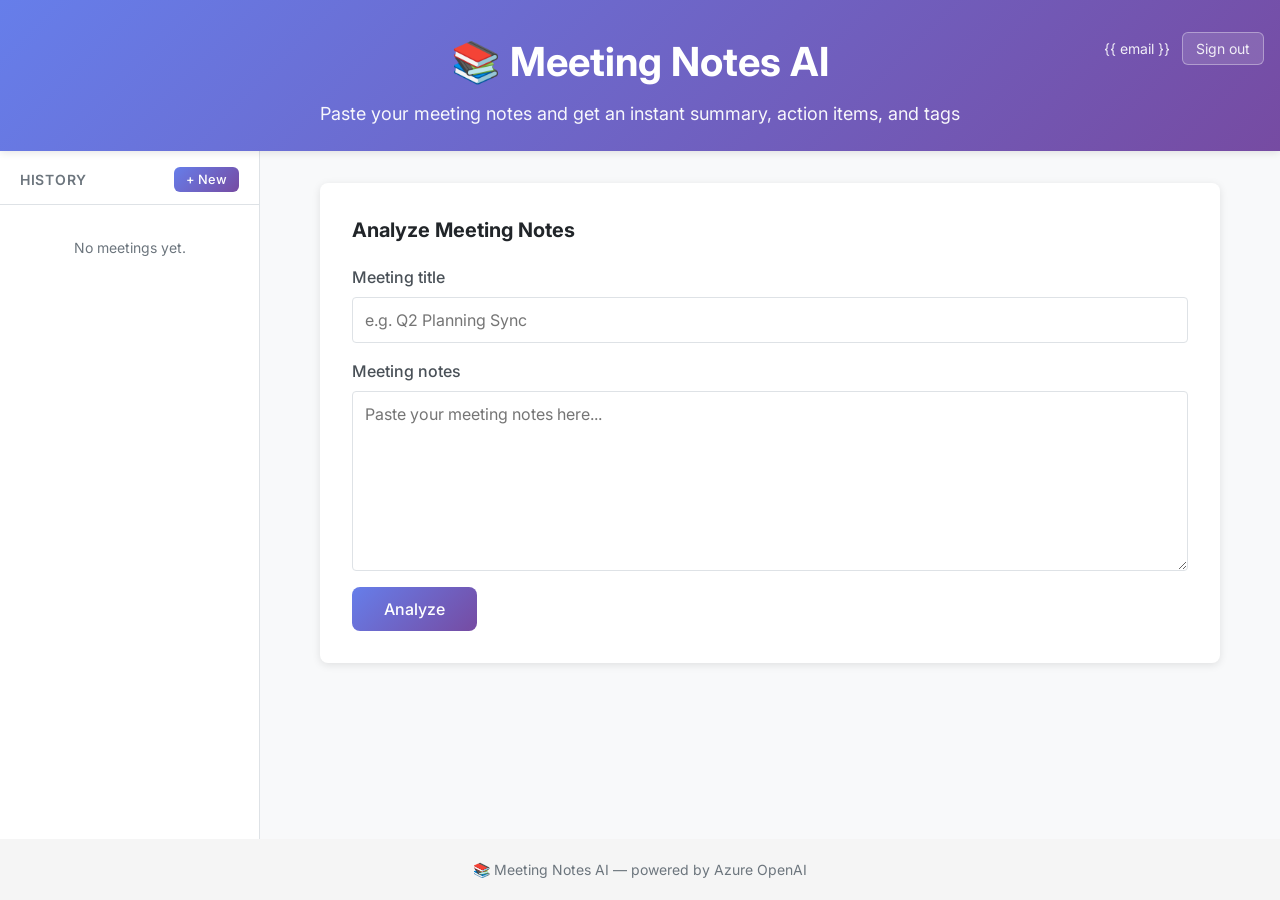
==== pages/index.html @ 1230f6ca "add meetings view" ====
<!DOCTYPE html>
<html lang="en">
<head>
  <meta charset="UTF-8" />
  <meta name="viewport" content="width=device-width, initial-scale=1.0" />
  <title>📚 Meeting Notes AI</title>
  <link rel="preconnect" href="https://fonts.googleapis.com">
  <link rel="preconnect" href="https://fonts.gstatic.com" crossorigin>
  <link href="https://fonts.googleapis.com/css2?family=Inter:wght@400;500;700&display=swap" rel="stylesheet">
  <style>
    *, *::before, *::after { box-sizing: border-box; }

    body {
      margin: 0;
      font-family: Inter, system-ui, Helvetica, Arial, sans-serif;
      font-size: 1rem;
      line-height: 1.5;
      color: #212529;
      background: #f8f9fa;
      min-height: 100vh;
      display: flex;
      flex-direction: column;
      -webkit-font-smoothing: antialiased;
    }

    /* Header */
    .app-header {
      position: relative;
      text-align: center;
      padding: 2rem 1rem 1.5rem;
      background: linear-gradient(135deg, #667eea 0%, #764ba2 100%);
      color: white;
      box-shadow: 0 2px 8px rgba(0,0,0,0.1);
      flex-shrink: 0;
    }

    .app-header h1 { margin: 0 0 0.5rem 0; font-size: 2.5rem; font-weight: 700; }
    .app-subtitle { margin: 0; font-size: 1.125rem; opacity: 0.95; }

    .header-inner {
      max-width: 1280px;
      margin: 0 auto;
      position: relative;
    }

    .header-user {
      position: absolute;
      top: 0; right: 0;
      display: flex; align-items: center; gap: 0.75rem;
      font-size: 0.875rem; opacity: 0.9;
    }

    .logout-btn {
      background: rgba(255,255,255,0.15);
      color: white;
      border: 1px solid rgba(255,255,255,0.4);
      border-radius: 6px;
      padding: 0.3rem 0.8rem;
      font-size: 0.875rem;
      font-family: inherit;
      cursor: pointer;
      text-decoration: none;
      transition: background 0.2s;
    }
    .logout-btn:hover { background: rgba(255,255,255,0.25); }

    /* Layout */
    .app-body {
      flex: 1;
      display: flex;
      overflow: hidden;
      max-width: 1280px;
      width: 100%;
      margin: 0 auto;
      min-height: 0;
    }

    /* Sidebar */
    .sidebar {
      width: 260px;
      flex-shrink: 0;
      background: white;
      border-right: 1px solid #dee2e6;
      display: flex;
      flex-direction: column;
      overflow: hidden;
    }

    .sidebar-header {
      padding: 1rem 1.25rem 0.75rem;
      border-bottom: 1px solid #dee2e6;
      display: flex;
      align-items: center;
      justify-content: space-between;
    }

    .sidebar-header h2 {
      margin: 0;
      font-size: 0.875rem;
      font-weight: 600;
      text-transform: uppercase;
      letter-spacing: 0.05em;
      color: #6c757d;
    }

    .new-btn {
      background: linear-gradient(135deg, #667eea 0%, #764ba2 100%);
      color: white;
      border: none;
      border-radius: 6px;
      padding: 0.3rem 0.75rem;
      font-size: 0.8rem;
      font-weight: 500;
      font-family: inherit;
      cursor: pointer;
      white-space: nowrap;
    }
    .new-btn:hover { opacity: 0.9; }

    .sidebar-list {
      flex: 1;
      overflow-y: auto;
      padding: 0.5rem 0;
    }

    .sidebar-item {
      padding: 0.75rem 1.25rem;
      cursor: pointer;
      border-left: 3px solid transparent;
      transition: background 0.15s, border-color 0.15s;
    }
    .sidebar-item:hover { background: #f8f9fa; }
    .sidebar-item.active {
      background: #f0eeff;
      border-left-color: #667eea;
    }

    .sidebar-item-title {
      font-size: 0.9rem;
      font-weight: 500;
      color: #212529;
      white-space: nowrap;
      overflow: hidden;
      text-overflow: ellipsis;
    }

    .sidebar-item-date {
      font-size: 0.75rem;
      color: #6c757d;
      margin-top: 0.15rem;
    }

    .sidebar-empty {
      padding: 1.5rem 1.25rem;
      font-size: 0.875rem;
      color: #6c757d;
      text-align: center;
    }

    /* Main area */
    .app-main {
      flex: 1;
      overflow-y: auto;
      padding: 2rem;
    }

    .main-content {
      max-width: 900px;
      margin: 0 auto;
    }

    /* Card */
    .card {
      background: white;
      border-radius: 8px;
      padding: 2rem;
      box-shadow: 0 2px 8px rgba(0,0,0,0.1);
      margin-bottom: 1.5rem;
    }

    .card h2 { margin: 0 0 1.25rem 0; font-size: 1.25rem; color: #212529; }

    /* Form */
    .form-group { display: flex; flex-direction: column; margin-bottom: 1rem; }
    .form-group label { font-weight: 500; margin-bottom: 0.5rem; color: #495057; }

    .form-group input[type="text"] {
      padding: 0.75rem;
      border: 1px solid #dee2e6;
      border-radius: 4px;
      font-size: 1rem;
      font-family: inherit;
      color: #212529;
      transition: border-color 0.2s;
    }
    .form-group input[type="text"]:focus {
      outline: none; border-color: #667eea;
      box-shadow: 0 0 0 3px rgba(102,126,234,0.15);
    }

    .form-group textarea {
      padding: 0.75rem;
      border: 1px solid #dee2e6;
      border-radius: 4px;
      font-size: 1rem;
      font-family: inherit;
      resize: vertical;
      min-height: 180px;
      transition: border-color 0.2s;
      color: #212529;
    }
    .form-group textarea:focus {
      outline: none; border-color: #667eea;
      box-shadow: 0 0 0 3px rgba(102,126,234,0.15);
    }

    .submit-btn {
      background: linear-gradient(135deg, #667eea 0%, #764ba2 100%);
      color: white;
      padding: 0.75rem 2rem;
      border: none;
      border-radius: 8px;
      font-size: 1rem;
      font-weight: 500;
      font-family: inherit;
      cursor: pointer;
      transition: opacity 0.2s;
    }
    .submit-btn:hover:not(:disabled) { opacity: 0.9; }
    .submit-btn:disabled { opacity: 0.6; cursor: not-allowed; }

    /* Error */
    .error-banner {
      display: none;
      background: #f8d7da;
      color: #721c24;
      border: 1px solid #f5c6cb;
      border-radius: 6px;
      padding: 0.75rem 1rem;
      margin-bottom: 1rem;
      font-size: 0.9375rem;
    }
    .error-banner.visible { display: block; }

    /* Result card */
    .result-card { display: none; }
    .result-card.visible { display: block; }

    .result-section { margin-bottom: 1.5rem; }
    .result-section:last-child { margin-bottom: 0; }
    .result-section h3 {
      font-size: 0.875rem; font-weight: 600;
      text-transform: uppercase; letter-spacing: 0.05em;
      color: #6c757d; margin: 0 0 0.75rem 0;
    }

    .summary-text {
      font-size: 1rem; line-height: 1.7; color: #212529; margin: 0;
      background: #f8f9fa; border-left: 4px solid #667eea;
      padding: 1rem 1.25rem; border-radius: 4px;
    }

    .action-items {
      list-style: none; padding: 0; margin: 0;
      display: flex; flex-direction: column; gap: 0.5rem;
    }
    .action-items li {
      display: flex; align-items: flex-start; gap: 0.6rem;
      padding: 0.6rem 0.75rem; background: #f8f9fa;
      border-radius: 6px; font-size: 0.9375rem; color: #212529;
    }
    .action-items li::before {
      content: "✓"; color: #667eea; font-weight: 700;
      flex-shrink: 0; margin-top: 1px;
    }

    /* Tags */
    .tags { display: flex; flex-wrap: wrap; gap: 0.5rem; align-items: center; }

    .tag {
      display: inline-flex; align-items: center; gap: 0.35rem;
      padding: 0.3rem 0.75rem;
      border-radius: 9999px;
      font-size: 0.875rem; font-weight: 500;
    }

    .tag-remove {
      background: none; border: none; cursor: pointer;
      font-size: 1rem; line-height: 1; padding: 0;
      opacity: 0.6; color: inherit;
    }
    .tag-remove:hover { opacity: 1; }

    .tag-add-form {
      display: flex; gap: 0.5rem; align-items: center; margin-top: 0.75rem;
    }
    .tag-add-form input {
      padding: 0.35rem 0.65rem;
      border: 1px solid #dee2e6; border-radius: 9999px;
      font-size: 0.875rem; font-family: inherit; width: 140px;
    }
    .tag-add-form input:focus {
      outline: none; border-color: #667eea;
      box-shadow: 0 0 0 3px rgba(102,126,234,0.15);
    }
    .tag-add-btn {
      background: #667eea; color: white; border: none;
      border-radius: 9999px; padding: 0.35rem 0.85rem;
      font-size: 0.875rem; font-family: inherit; cursor: pointer;
    }
    .tag-add-btn:hover { opacity: 0.9; }
    .tag-error { font-size: 0.8rem; color: #dc3545; margin-top: 0.35rem; }

    /* Detail view */
    .detail-header {
      display: flex; align-items: center; gap: 1rem; margin-bottom: 1.5rem;
    }
    .back-btn {
      background: none; border: 1px solid #dee2e6; color: #495057;
      border-radius: 6px; padding: 0.35rem 0.85rem;
      font-size: 0.875rem; font-family: inherit; cursor: pointer;
    }
    .back-btn:hover { background: #f8f9fa; }

    .detail-title { margin: 0; font-size: 1.4rem; font-weight: 700; }
    .detail-date { font-size: 0.85rem; color: #6c757d; margin-top: 0.25rem; }

    .section-divider { border: none; border-top: 1px solid #dee2e6; margin: 1.25rem 0; }

    /* Footer */
    .app-footer {
      text-align: center; padding: 1.25rem;
      background: #f5f5f5; color: #6c757d; font-size: 0.875rem;
      flex-shrink: 0;
    }
    .app-footer p { margin: 0; }

    @media (max-width: 768px) {
      .app-header h1 { font-size: 2rem; }
      .sidebar { width: 200px; }
      .app-main { padding: 1rem; }
      .card { padding: 1.25rem; }
    }

    @media (prefers-color-scheme: dark) {
      body { background: #1a1a1a; color: #f0f0f0; }
      .sidebar { background: #242424; border-color: #3a3a3a; }
      .sidebar-header { border-color: #3a3a3a; }
      .sidebar-item:hover { background: #2e2e2e; }
      .sidebar-item.active { background: #2a2550; border-left-color: #667eea; }
      .sidebar-item-title { color: #f0f0f0; }
      .card { background: #2a2a2a; box-shadow: 0 2px 8px rgba(0,0,0,0.3); }
      .card h2 { color: #f0f0f0; }
      .form-group input[type="text"] { background: #333; border-color: #555; color: #f0f0f0; }
      .form-group textarea { background: #333; border-color: #555; color: #f0f0f0; }
      .summary-text { background: #333; color: #f0f0f0; }
      .action-items li { background: #333; color: #f0f0f0; }
      .section-divider { border-color: #444; }
      .result-section h3 { color: #aaa; }
      .app-footer { background: #111; color: #aaa; }
      .back-btn { border-color: #555; color: #ccc; }
      .back-btn:hover { background: #333; }
      .tag-add-form input { background: #333; border-color: #555; color: #f0f0f0; }
    }
  </style>
</head>
<body>

  <header class="app-header">
    <div class="header-inner">
      <h1>📚 Meeting Notes AI</h1>
      <p class="app-subtitle">Paste your meeting notes and get an instant summary, action items, and tags</p>
      <div class="header-user">
        <span>{{ email }}</span>
        <a class="logout-btn" href="/auth/logout">Sign out</a>
      </div>
    </div>
  </header>

  <div class="app-body">
    <!-- Sidebar -->
    <aside class="sidebar">
      <div class="sidebar-header">
        <h2>History</h2>
        <button class="new-btn" id="new-btn">+ New</button>
      </div>
      <div class="sidebar-list" id="sidebar-list">
        <div class="sidebar-empty">No meetings yet.</div>
      </div>
    </aside>

    <!-- Main -->
    <main class="app-main">
    <div class="main-content">

      <!-- Analyze view -->
      <div id="view-analyze">
        <div class="card">
          <h2>Analyze Meeting Notes</h2>
          <div class="error-banner" id="error"></div>
          <form id="form">
            <div class="form-group">
              <label for="title">Meeting title</label>
              <input id="title" type="text" placeholder="e.g. Q2 Planning Sync" />
            </div>
            <div class="form-group">
              <label for="notes">Meeting notes</label>
              <textarea id="notes" placeholder="Paste your meeting notes here..."></textarea>
            </div>
            <button class="submit-btn" type="submit" id="submit-btn">Analyze</button>
          </form>
        </div>

        <div class="card result-card" id="result-card">
          <div class="result-section">
            <h3>Summary</h3>
            <p class="summary-text" id="result-summary"></p>
          </div>
          <hr class="section-divider" />
          <div class="result-section">
            <h3>Action Items</h3>
            <ul class="action-items" id="result-actions"></ul>
          </div>
          <hr class="section-divider" />
          <div class="result-section">
            <h3>Tags</h3>
            <div class="tags" id="result-tags"></div>
          </div>
        </div>
      </div>

      <!-- Detail view -->
      <div id="view-detail" style="display:none;">
        <div class="card">
          <div class="detail-header">
            <button class="back-btn" id="back-btn">← Back</button>
            <div>
              <h2 class="detail-title" id="detail-title"></h2>
              <div class="detail-date" id="detail-date"></div>
            </div>
          </div>

          <div class="result-section">
            <h3>Tags</h3>
            <div class="tags" id="detail-tags"></div>
            <div class="tag-add-form" id="tag-add-form">
              <input type="text" id="tag-input" placeholder="add-tag" maxlength="60" />
              <button class="tag-add-btn" id="tag-add-btn" type="button">Add</button>
            </div>
            <div class="tag-error" id="tag-error"></div>
          </div>
          <hr class="section-divider" />
          <div class="result-section">
            <h3>Summary</h3>
            <p class="summary-text" id="detail-summary"></p>
          </div>
          <hr class="section-divider" />
          <div class="result-section">
            <h3>Action Items</h3>
            <ul class="action-items" id="detail-actions"></ul>
          </div>
        </div>
      </div>

    </div><!-- /.main-content -->
    </main>
  </div>

  <footer class="app-footer">
    <p>📚 Meeting Notes AI &mdash; powered by Azure OpenAI</p>
  </footer>

  <script>
    // ── Tag colour palette (deterministic by name) ──────────────────────────
    const TAG_COLORS = [
      { bg: '#bfdbfe', text: '#1e40af' },
      { bg: '#bbf7d0', text: '#15803d' },
      { bg: '#e9d5ff', text: '#7e22ce' },
      { bg: '#fed7aa', text: '#c2410c' },
      { bg: '#fbcfe8', text: '#be185d' },
      { bg: '#fef08a', text: '#a16207' },
      { bg: '#c7d2fe', text: '#4338ca' },
      { bg: '#fecaca', text: '#b91c1c' },
      { bg: '#99f6e4', text: '#0f766e' },
      { bg: '#a5f3fc', text: '#0e7490' },
    ];
    function tagPalette(name) {
      let h = 0;
      for (let i = 0; i < name.length; i++) h += name.charCodeAt(i) * (i + 1);
      const c = TAG_COLORS[h % TAG_COLORS.length];
      return { bg: c.bg, color: c.text };
    }

    // ── State ────────────────────────────────────────────────────────────────
    let currentMeetingId = null;

    // ── DOM refs ─────────────────────────────────────────────────────────────
    const viewAnalyze = document.getElementById('view-analyze');
    const viewDetail  = document.getElementById('view-detail');
    const sidebarList = document.getElementById('sidebar-list');
    const form        = document.getElementById('form');
    const submitBtn   = document.getElementById('submit-btn');
    const errorBanner = document.getElementById('error');
    const resultCard  = document.getElementById('result-card');
    const tagInput    = document.getElementById('tag-input');
    const tagError    = document.getElementById('tag-error');

    // ── Sidebar ──────────────────────────────────────────────────────────────
    async function loadSidebar() {
      const res = await fetch('/meetings');
      if (!res.ok) return;
      const meetings = await res.json();
      sidebarList.innerHTML = '';
      if (meetings.length === 0) {
        sidebarList.innerHTML = '<div class="sidebar-empty">No meetings yet.</div>';
        return;
      }
      meetings.forEach(m => {
        const item = document.createElement('div');
        item.className = 'sidebar-item' + (m.id === currentMeetingId ? ' active' : '');
        item.dataset.id = m.id;
        const date = new Date(m.created_at).toLocaleDateString(undefined, { month: 'short', day: 'numeric', year: 'numeric' });
        item.innerHTML = `<div class="sidebar-item-title">${esc(m.title)}</div><div class="sidebar-item-date">${date}</div>`;
        item.addEventListener('click', () => openMeeting(m.id));
        sidebarList.appendChild(item);
      });
    }

    function setSidebarActive(id) {
      document.querySelectorAll('.sidebar-item').forEach(el => {
        el.classList.toggle('active', parseInt(el.dataset.id) === id);
      });
    }

    // ── Views ────────────────────────────────────────────────────────────────
    function showAnalyzeView() {
      currentMeetingId = null;
      viewAnalyze.style.display = '';
      viewDetail.style.display  = 'none';
      setSidebarActive(null);
    }

    async function openMeeting(id) {
      const res = await fetch(`/meetings/${id}`);
      if (!res.ok) return;
      const m = await res.json();
      currentMeetingId = id;
      renderDetail(m);
      viewAnalyze.style.display = 'none';
      viewDetail.style.display  = '';
      setSidebarActive(id);
    }

    function renderDetail(m) {
      currentMeetingId = m.id;
      document.getElementById('detail-title').textContent = m.title;
      document.getElementById('detail-date').textContent  =
        new Date(m.created_at).toLocaleString(undefined, { dateStyle: 'medium', timeStyle: 'short' });
      document.getElementById('detail-summary').textContent = m.summary || '—';

      const actions = document.getElementById('detail-actions');
      actions.innerHTML = '';
      (m.action_items || []).forEach(item => {
        const li = document.createElement('li');
        li.textContent = item;
        actions.appendChild(li);
      });
      if (!m.action_items?.length) actions.innerHTML = '<li>No action items.</li>';

      renderDetailTags(m.tags || [], m.id);

      // Show/hide add-tag form (max 10)
      document.getElementById('tag-add-form').style.display =
        m.tags.length >= 10 ? 'none' : 'flex';
      tagError.textContent = '';
      tagInput.value = '';
    }

    function renderDetailTags(tags, meetingId) {
      const container = document.getElementById('detail-tags');
      container.innerHTML = '';
      tags.forEach(name => {
        const p = tagPalette(name);
        const span = document.createElement('span');
        span.className = 'tag';
        span.style.background = p.bg;
        span.style.color = p.color;
        span.innerHTML = `${esc(name)}<button class="tag-remove" title="Remove tag" data-tag="${esc(name)}">&times;</button>`;
        span.querySelector('.tag-remove').addEventListener('click', () => removeTag(meetingId, name));
        container.appendChild(span);
      });
    }

    // ── Analyze form ─────────────────────────────────────────────────────────
    document.getElementById('new-btn').addEventListener('click', showAnalyzeView);
    document.getElementById('back-btn').addEventListener('click', showAnalyzeView);

    form.addEventListener('submit', async (e) => {
      e.preventDefault();
      const title = document.getElementById('title').value.trim();
      const notes = document.getElementById('notes').value.trim();
      if (!title || !notes) {
        errorBanner.textContent = !title && !notes
          ? 'Please fill in the meeting title and notes.'
          : !title ? 'Please fill in the meeting title.'
          : 'Please fill in the meeting notes.';
        errorBanner.classList.add('visible');
        return;
      }

      submitBtn.disabled = true;
      submitBtn.textContent = 'Analyzing…';
      errorBanner.classList.remove('visible');
      resultCard.classList.remove('visible');

      try {
        const res = await fetch('/analyze', {
          method: 'POST',
          headers: { 'Content-Type': 'application/json' },
          body: JSON.stringify({ title, notes }),
        });
        if (!res.ok) {
          const err = await res.json().catch(() => ({}));
          throw new Error(err.detail || `Server error: ${res.status}`);
        }
        const data = await res.json();
        renderAnalyzeResult(data);
        await loadSidebar();
      } catch (err) {
        errorBanner.textContent = err.message || 'Something went wrong. Please try again.';
        errorBanner.classList.add('visible');
      } finally {
        submitBtn.disabled = false;
        submitBtn.textContent = 'Analyze';
      }
    });

    function renderAnalyzeResult(data) {
      document.getElementById('result-summary').textContent = data.summary || '—';

      const actions = document.getElementById('result-actions');
      actions.innerHTML = '';
      const items = Array.isArray(data.action_items) ? data.action_items : [];
      if (!items.length) { actions.innerHTML = '<li>No action items found.</li>'; }
      else items.forEach(item => { const li = document.createElement('li'); li.textContent = item; actions.appendChild(li); });

      const tagsDiv = document.getElementById('result-tags');
      tagsDiv.innerHTML = '';
      const tags = Array.isArray(data.tags) ? data.tags : [];
      if (!tags.length) { tagsDiv.textContent = 'No tags.'; }
      else tags.forEach(name => {
        const p = tagPalette(name);
        const span = document.createElement('span');
        span.className = 'tag';
        span.style.background = p.bg;
        span.style.color = p.color;
        span.textContent = name;
        tagsDiv.appendChild(span);
      });

      resultCard.classList.add('visible');
      resultCard.scrollIntoView({ behavior: 'smooth', block: 'start' });
    }

    // ── Tag add/remove ───────────────────────────────────────────────────────
    const TAG_RE = /^[a-z0-9][a-z0-9-]*$/;

    document.getElementById('tag-add-btn').addEventListener('click', async () => {
      const name = tagInput.value.trim().toLowerCase();
      tagError.textContent = '';
      if (!name) return;
      if (!TAG_RE.test(name)) {
        tagError.textContent = 'Lowercase letters, digits, hyphens only. Must start with a letter or digit.';
        return;
      }
      const res = await fetch(`/meetings/${currentMeetingId}/tags`, {
        method: 'POST',
        headers: { 'Content-Type': 'application/json' },
        body: JSON.stringify({ name }),
      });
      const data = await res.json();
      if (!res.ok) { tagError.textContent = data.detail || 'Could not add tag.'; return; }
      renderDetail(data);
    });

    tagInput.addEventListener('keydown', e => { if (e.key === 'Enter') { e.preventDefault(); document.getElementById('tag-add-btn').click(); } });

    async function removeTag(meetingId, name) {
      const res = await fetch(`/meetings/${meetingId}/tags/${encodeURIComponent(name)}`, { method: 'DELETE' });
      if (!res.ok) return;
      const data = await res.json();
      renderDetail(data);
    }

    // ── Helpers ──────────────────────────────────────────────────────────────
    function esc(s) {
      return String(s).replace(/&/g,'&amp;').replace(/</g,'&lt;').replace(/>/g,'&gt;').replace(/"/g,'&quot;');
    }

    // ── Init ─────────────────────────────────────────────────────────────────
    loadSidebar();
  </script>
</body>
</html>
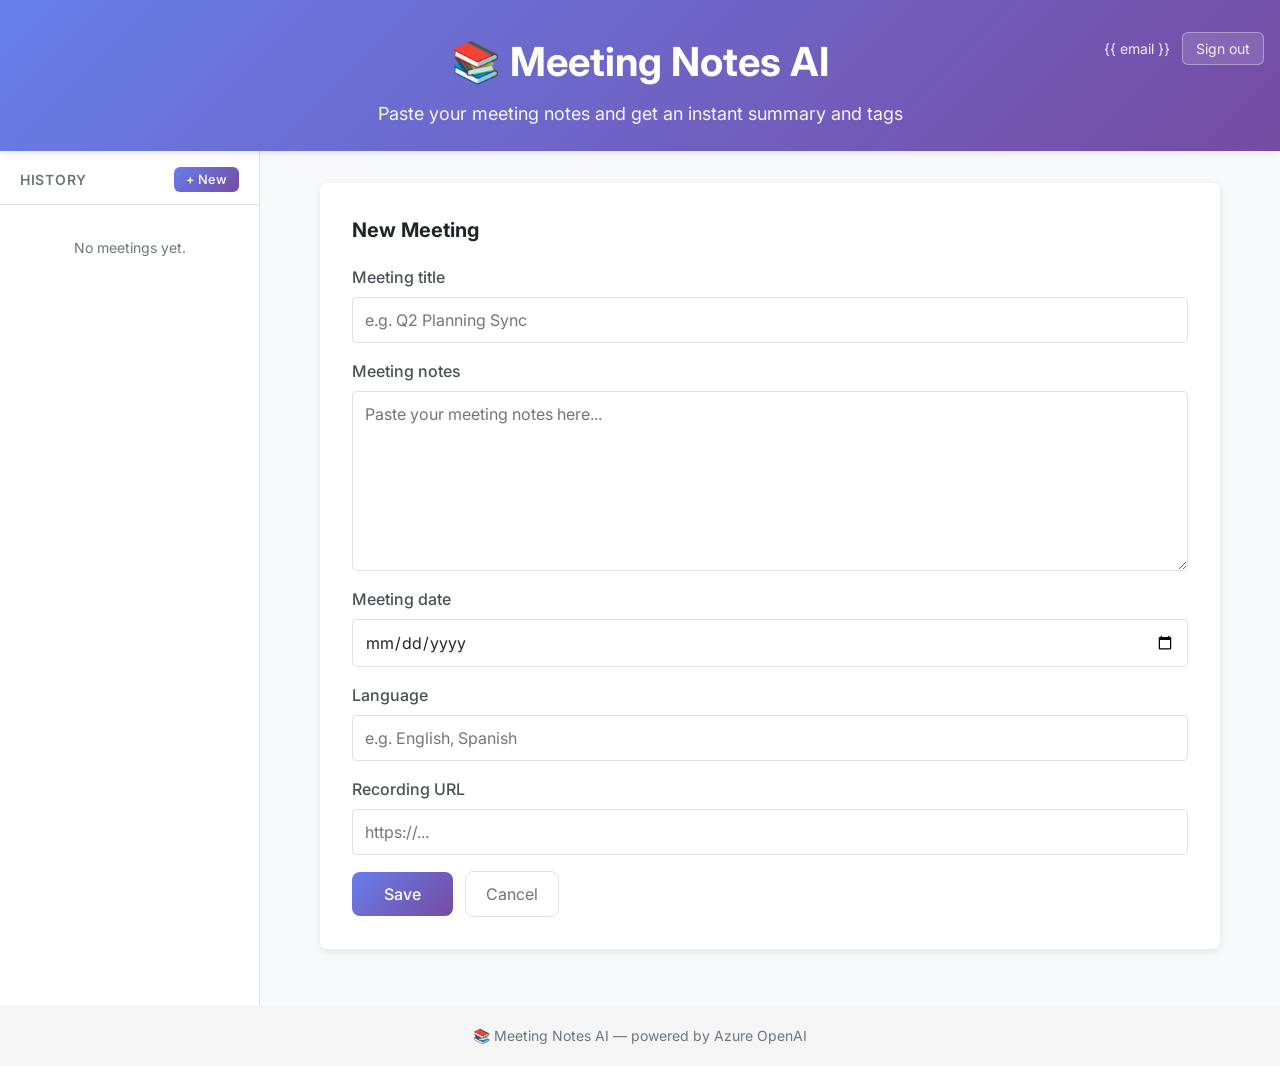
==== commit 04285c62: "Add meeting fields, remove action items, redirect to detail after save - Add date, language, recordi" ====
--- a/pages/index.html
+++ b/pages/index.html
@@ -184,7 +184,9 @@
     .form-group { display: flex; flex-direction: column; margin-bottom: 1rem; }
     .form-group label { font-weight: 500; margin-bottom: 0.5rem; color: #495057; }
 
-    .form-group input[type="text"] {
+    .form-group input[type="text"],
+    .form-group input[type="date"],
+    .form-group input[type="url"] {
       padding: 0.75rem;
       border: 1px solid #dee2e6;
       border-radius: 4px;
@@ -193,7 +195,9 @@
       color: #212529;
       transition: border-color 0.2s;
     }
-    .form-group input[type="text"]:focus {
+    .form-group input[type="text"]:focus,
+    .form-group input[type="date"]:focus,
+    .form-group input[type="url"]:focus {
       outline: none; border-color: #667eea;
       box-shadow: 0 0 0 3px rgba(102,126,234,0.15);
     }
@@ -213,6 +217,8 @@
       outline: none; border-color: #667eea;
       box-shadow: 0 0 0 3px rgba(102,126,234,0.15);
     }
+
+    .form-actions { display: flex; gap: 0.75rem; align-items: center; }
 
     .submit-btn {
       background: linear-gradient(135deg, #667eea 0%, #764ba2 100%);
@@ -229,6 +235,26 @@
     .submit-btn:hover:not(:disabled) { opacity: 0.9; }
     .submit-btn:disabled { opacity: 0.6; cursor: not-allowed; }
 
+    .cancel-btn {
+      background: none;
+      color: #6c757d;
+      padding: 0.75rem 1.25rem;
+      border: 1px solid #dee2e6;
+      border-radius: 8px;
+      font-size: 1rem;
+      font-family: inherit;
+      cursor: pointer;
+      transition: background 0.2s;
+    }
+    .cancel-btn:hover { background: #f8f9fa; }
+
+    .success-banner {
+      background: #d1e7dd; color: #0a3622;
+      border: 1px solid #badbcc; border-radius: 6px;
+      padding: 0.75rem 1rem; margin-bottom: 1rem;
+      font-size: 0.9375rem;
+    }
+
     /* Error */
     .error-banner {
       display: none;
@@ -327,6 +353,142 @@
 
     .section-divider { border: none; border-top: 1px solid #dee2e6; margin: 1.25rem 0; }
 
+    /* Detail meta (date / language / recording) */
+    .detail-meta {
+      display: flex; flex-wrap: wrap; gap: 0.5rem 1.25rem;
+      font-size: 0.875rem; color: #6c757d; margin-top: 0.35rem;
+    }
+    .detail-meta-item { display: flex; align-items: center; gap: 0.35rem; }
+    .recording-link {
+      color: #667eea; text-decoration: none;
+      display: flex; align-items: center; gap: 0.35rem;
+    }
+    .recording-link:hover { text-decoration: underline; }
+
+    /* Language badge */
+    .lang-badge {
+      display: inline-block; background: #f0f0f0; color: #495057;
+      border: 1px solid #dee2e6; border-radius: 4px;
+      padding: 0.1rem 0.5rem; font-size: 0.8rem;
+    }
+
+    /* Delete button */
+    .delete-btn {
+      background: none; border: 1px solid #f5c6cb; color: #dc3545;
+      border-radius: 6px; padding: 0.35rem 0.85rem;
+      font-size: 0.875rem; font-family: inherit; cursor: pointer;
+    }
+    .delete-btn:hover { background: #f8d7da; }
+
+    /* Full summary collapsible */
+    .full-summary {
+      margin-top: 1.25rem; border-top: 1px solid #dee2e6; padding-top: 1rem;
+    }
+    .full-summary summary {
+      font-size: 0.875rem; font-weight: 600;
+      text-transform: uppercase; letter-spacing: 0.05em;
+      color: #6c757d; cursor: pointer; user-select: none;
+      list-style: none; display: flex; align-items: center; gap: 0.5rem;
+    }
+    .full-summary summary::-webkit-details-marker { display: none; }
+    .full-summary summary::before { content: "▶"; font-size: 0.65rem; transition: transform 0.2s; }
+    .full-summary[open] summary::before { transform: rotate(90deg); }
+    .raw-notes {
+      margin: 0.75rem 0 0 0; padding: 1rem; background: #f8f9fa;
+      border-radius: 4px; font-size: 0.875rem; line-height: 1.6;
+      white-space: pre-wrap; word-break: break-word;
+      font-family: inherit; color: #495057;
+      max-height: 400px; overflow-y: auto;
+    }
+
+    /* Tag counter */
+    .tag-count { font-size: 0.8rem; color: #6c757d; margin-left: 0.5rem; }
+
+    /* Similar meetings */
+    .similar-btn {
+      background: none; border: 1px solid #667eea; color: #667eea;
+      border-radius: 6px; padding: 0.45rem 1rem;
+      font-size: 0.875rem; font-family: inherit; cursor: pointer;
+      margin-top: 1rem; transition: background 0.15s, color 0.15s;
+    }
+    .similar-btn:hover:not(:disabled) { background: #667eea; color: white; }
+    .similar-btn:disabled { opacity: 0.6; cursor: not-allowed; }
+
+    .similar-results { margin-top: 1rem; display: flex; flex-direction: column; gap: 0.75rem; }
+    .similar-empty { font-size: 0.875rem; color: #6c757d; margin-top: 0.75rem; }
+
+    .sim-card { border: 1px solid #dee2e6; border-radius: 8px; overflow: hidden; }
+
+    .sim-card-header {
+      display: flex; align-items: center; justify-content: space-between;
+      background: #f8f9fa; padding: 0.75rem 1rem; cursor: pointer;
+      gap: 1rem;
+    }
+    .sim-card-header:hover { background: #f0f0f0; }
+
+    .sim-card-header-left { min-width: 0; }
+    .sim-card-header-title { font-weight: 600; font-size: 0.9375rem; white-space: nowrap; overflow: hidden; text-overflow: ellipsis; }
+    .sim-card-header-date { font-size: 0.78rem; color: #6c757d; margin-top: 0.1rem; }
+
+    .sim-card-header-right { display: flex; align-items: center; gap: 0.5rem; flex-shrink: 0; }
+    .sim-badge {
+      background: #28a745; color: white; font-size: 0.78rem; font-weight: 600;
+      padding: 0.2rem 0.55rem; border-radius: 9999px; white-space: nowrap;
+    }
+    .sim-expand-btn {
+      background: none; border: 1px solid #dee2e6; color: #495057;
+      border-radius: 4px; width: 1.6rem; height: 1.6rem; font-size: 1rem;
+      cursor: pointer; font-family: inherit; display: flex; align-items: center; justify-content: center;
+    }
+    .sim-expand-btn:hover { background: #e9ecef; }
+
+    .sim-card-body { padding: 0.9rem 1rem; }
+
+    .sim-chunk {
+      font-size: 0.875rem; color: #495057; background: #f8f9fa;
+      border-left: 3px solid #667eea; padding: 0.5rem 0.75rem;
+      border-radius: 4px; white-space: pre-wrap; word-break: break-word;
+    }
+    .sim-your-chunk {
+      font-size: 0.875rem; color: #0d47a1; background: #e7f1ff;
+      border-left: 3px solid #667eea; padding: 0.5rem 0.75rem;
+      border-radius: 4px; margin-top: 0.6rem; white-space: pre-wrap; word-break: break-word;
+    }
+    .sim-your-label { font-size: 0.75rem; font-weight: 600; color: #6c757d; text-transform: uppercase; letter-spacing: 0.04em; margin-bottom: 0.3rem; }
+    .sim-more-link {
+      font-size: 0.8rem; color: #667eea; cursor: pointer;
+      margin-top: 0.6rem; display: inline-block; text-decoration: underline;
+    }
+
+    /* Similarity table */
+    .sim-table-wrap { overflow-x: auto; }
+    .sim-table { width: 100%; border-collapse: collapse; font-size: 0.875rem; table-layout: fixed; }
+    .sim-table th {
+      background: #f8f9fa; padding: 0.5rem 0.75rem; text-align: left;
+      font-size: 0.75rem; font-weight: 600; text-transform: uppercase;
+      letter-spacing: 0.04em; color: #6c757d; border-bottom: 2px solid #dee2e6;
+    }
+    .sim-table td { padding: 0.75rem; vertical-align: top; border-bottom: 1px solid #f0f0f0; line-height: 1.45; }
+    .sim-table .col-your { background: #e7f1ff; }
+    .sim-table .col-match { }
+    .sim-table .col-score { text-align: center; color: #28a745; font-weight: 600; white-space: nowrap; }
+    .sim-table .col-why { text-align: center; }
+    .sim-table tr.best-row td { border-top: 2px solid #28a745; border-bottom: 2px solid #28a745; }
+    .sim-table tr.best-row td:first-child { border-left: 2px solid #28a745; }
+    .sim-table tr.best-row td:last-child { border-right: 2px solid #28a745; }
+
+    .why-btn {
+      background: #007bff; color: white; border: none; border-radius: 4px;
+      padding: 0.25rem 0.5rem; font-size: 0.78rem; font-family: inherit; cursor: pointer;
+    }
+    .why-btn:hover { opacity: 0.85; }
+    .why-btn:disabled { opacity: 0.5; cursor: not-allowed; }
+
+    .explain-row td {
+      background: #fff3cd; border-left: 4px solid #ffc107;
+      padding: 0.6rem 0.75rem; font-size: 0.85rem; color: #495057; line-height: 1.5;
+    }
+
     /* Footer */
     .app-footer {
       text-align: center; padding: 1.25rem;
@@ -351,8 +513,13 @@
       .sidebar-item-title { color: #f0f0f0; }
       .card { background: #2a2a2a; box-shadow: 0 2px 8px rgba(0,0,0,0.3); }
       .card h2 { color: #f0f0f0; }
-      .form-group input[type="text"] { background: #333; border-color: #555; color: #f0f0f0; }
+      .form-group input[type="text"],
+      .form-group input[type="date"],
+      .form-group input[type="url"] { background: #333; border-color: #555; color: #f0f0f0; }
       .form-group textarea { background: #333; border-color: #555; color: #f0f0f0; }
+      .cancel-btn { border-color: #555; color: #aaa; }
+      .cancel-btn:hover { background: #333; }
+      .success-banner { background: #0a2e1a; border-color: #1a5c35; color: #86efac; }
       .summary-text { background: #333; color: #f0f0f0; }
       .action-items li { background: #333; color: #f0f0f0; }
       .section-divider { border-color: #444; }
@@ -361,6 +528,25 @@
       .back-btn { border-color: #555; color: #ccc; }
       .back-btn:hover { background: #333; }
       .tag-add-form input { background: #333; border-color: #555; color: #f0f0f0; }
+      .lang-badge { background: #333; border-color: #555; color: #ccc; }
+      .delete-btn { border-color: #7f3a42; color: #f87171; }
+      .delete-btn:hover { background: #3a2020; }
+      .full-summary { border-top-color: #444; }
+      .full-summary summary { color: #aaa; }
+      .raw-notes { background: #2e2e2e; color: #ccc; }
+      .similar-empty { color: #aaa; }
+      .sim-card { border-color: #3a3a3a; }
+      .sim-card-header { background: #2e2e2e; }
+      .sim-card-header:hover { background: #383838; }
+      .sim-card-header-date { color: #aaa; }
+      .sim-expand-btn { border-color: #555; color: #ccc; }
+      .sim-expand-btn:hover { background: #444; }
+      .sim-chunk { background: #333; color: #ccc; }
+      .sim-your-chunk { background: #1a2a44; color: #90caf9; }
+      .sim-table th { background: #2e2e2e; color: #aaa; border-color: #444; }
+      .sim-table td { border-color: #3a3a3a; }
+      .sim-table .col-your { background: #1a2a44; }
+      .explain-row td { background: #2a2200; border-left-color: #ffc107; color: #ccc; }
     }
   </style>
 </head>
@@ -369,7 +555,7 @@
   <header class="app-header">
     <div class="header-inner">
       <h1>📚 Meeting Notes AI</h1>
-      <p class="app-subtitle">Paste your meeting notes and get an instant summary, action items, and tags</p>
+      <p class="app-subtitle">Paste your meeting notes and get an instant summary and tags</p>
       <div class="header-user">
         <span>{{ email }}</span>
         <a class="logout-btn" href="/auth/logout">Sign out</a>
@@ -396,7 +582,7 @@
       <!-- Analyze view -->
       <div id="view-analyze">
         <div class="card">
-          <h2>Analyze Meeting Notes</h2>
+          <h2>New Meeting</h2>
           <div class="error-banner" id="error"></div>
           <form id="form">
             <div class="form-group">
@@ -407,41 +593,42 @@
               <label for="notes">Meeting notes</label>
               <textarea id="notes" placeholder="Paste your meeting notes here..."></textarea>
             </div>
-            <button class="submit-btn" type="submit" id="submit-btn">Analyze</button>
+            <div class="form-group">
+              <label for="date">Meeting date</label>
+              <input id="date" type="date" />
+            </div>
+            <div class="form-group">
+              <label for="language">Language</label>
+              <input id="language" type="text" placeholder="e.g. English, Spanish" />
+            </div>
+            <div class="form-group">
+              <label for="recording-url">Recording URL</label>
+              <input id="recording-url" type="url" placeholder="https://..." />
+            </div>
+            <div class="form-actions">
+              <button class="submit-btn" type="submit" id="submit-btn">Save</button>
+              <button class="cancel-btn" type="button" id="cancel-btn">Cancel</button>
+            </div>
           </form>
-        </div>
-
-        <div class="card result-card" id="result-card">
-          <div class="result-section">
-            <h3>Summary</h3>
-            <p class="summary-text" id="result-summary"></p>
-          </div>
-          <hr class="section-divider" />
-          <div class="result-section">
-            <h3>Action Items</h3>
-            <ul class="action-items" id="result-actions"></ul>
-          </div>
-          <hr class="section-divider" />
-          <div class="result-section">
-            <h3>Tags</h3>
-            <div class="tags" id="result-tags"></div>
-          </div>
         </div>
       </div>
 
       <!-- Detail view -->
       <div id="view-detail" style="display:none;">
         <div class="card">
+          <div class="success-banner" id="success-banner" style="display:none;"></div>
           <div class="detail-header">
             <button class="back-btn" id="back-btn">← Back</button>
-            <div>
-              <h2 class="detail-title" id="detail-title"></h2>
-              <div class="detail-date" id="detail-date"></div>
-            </div>
+            <button class="delete-btn" id="delete-btn" type="button">Delete</button>
           </div>
 
+          <h2 class="detail-title" id="detail-title"></h2>
+          <div class="detail-meta" id="detail-meta"></div>
+
+          <hr class="section-divider" />
+
           <div class="result-section">
-            <h3>Tags</h3>
+            <h3>Tags <span class="tag-count" id="tag-count"></span></h3>
             <div class="tags" id="detail-tags"></div>
             <div class="tag-add-form" id="tag-add-form">
               <input type="text" id="tag-input" placeholder="add-tag" maxlength="60" />
@@ -449,16 +636,21 @@
             </div>
             <div class="tag-error" id="tag-error"></div>
           </div>
+
           <hr class="section-divider" />
+
           <div class="result-section">
             <h3>Summary</h3>
             <p class="summary-text" id="detail-summary"></p>
           </div>
-          <hr class="section-divider" />
-          <div class="result-section">
-            <h3>Action Items</h3>
-            <ul class="action-items" id="detail-actions"></ul>
-          </div>
+
+          <button class="similar-btn" id="similar-btn" type="button">Show related meetings</button>
+          <div class="similar-results" id="similar-results" style="display:none;"></div>
+
+          <details class="full-summary">
+            <summary>Full Notes</summary>
+            <pre class="raw-notes" id="detail-notes-raw"></pre>
+          </details>
         </div>
       </div>
 
@@ -501,7 +693,6 @@
     const form        = document.getElementById('form');
     const submitBtn   = document.getElementById('submit-btn');
     const errorBanner = document.getElementById('error');
-    const resultCard  = document.getElementById('result-card');
     const tagInput    = document.getElementById('tag-input');
     const tagError    = document.getElementById('tag-error');
 
@@ -535,12 +726,18 @@
     // ── Views ────────────────────────────────────────────────────────────────
     function showAnalyzeView() {
       currentMeetingId = null;
+      document.getElementById('title').value = '';
+      document.getElementById('notes').value = '';
+      document.getElementById('date').value = '';
+      document.getElementById('language').value = '';
+      document.getElementById('recording-url').value = '';
+      errorBanner.classList.remove('visible');
       viewAnalyze.style.display = '';
       viewDetail.style.display  = 'none';
       setSidebarActive(null);
     }
 
-    async function openMeeting(id) {
+    async function openMeeting(id, successMessage = null) {
       const res = await fetch(`/meetings/${id}`);
       if (!res.ok) return;
       const m = await res.json();
@@ -549,31 +746,42 @@
       viewAnalyze.style.display = 'none';
       viewDetail.style.display  = '';
       setSidebarActive(id);
+      if (successMessage) {
+        const banner = document.getElementById('success-banner');
+        banner.textContent = successMessage;
+        banner.style.display = '';
+        setTimeout(() => { banner.style.display = 'none'; }, 5000);
+      }
     }
 
     function renderDetail(m) {
       currentMeetingId = m.id;
       document.getElementById('detail-title').textContent = m.title;
-      document.getElementById('detail-date').textContent  =
-        new Date(m.created_at).toLocaleString(undefined, { dateStyle: 'medium', timeStyle: 'short' });
       document.getElementById('detail-summary').textContent = m.summary || '—';
-
-      const actions = document.getElementById('detail-actions');
-      actions.innerHTML = '';
-      (m.action_items || []).forEach(item => {
-        const li = document.createElement('li');
-        li.textContent = item;
-        actions.appendChild(li);
-      });
-      if (!m.action_items?.length) actions.innerHTML = '<li>No action items.</li>';
+      document.getElementById('detail-notes-raw').textContent = m.notes_raw || '';
+
+      // Meta row: saved date, meeting date, language, recording URL
+      const meta = document.getElementById('detail-meta');
+      meta.innerHTML = '';
+      const savedDate = new Date(m.created_at).toLocaleString(undefined, { dateStyle: 'medium', timeStyle: 'short' });
+      meta.innerHTML += `<span class="detail-meta-item">${esc(savedDate)}</span>`;
+      if (m.date) meta.innerHTML += `<span class="detail-meta-item">📅 ${esc(m.date)}</span>`;
+      if (m.language) meta.innerHTML += `<span class="detail-meta-item"><span class="lang-badge">${esc(m.language)}</span></span>`;
+      if (m.recording_url) {
+        meta.innerHTML += `<a class="recording-link" href="${esc(m.recording_url)}" target="_blank" rel="noopener">🎥 Recording</a>`;
+      }
 
       renderDetailTags(m.tags || [], m.id);
 
-      // Show/hide add-tag form (max 10)
-      document.getElementById('tag-add-form').style.display =
-        m.tags.length >= 10 ? 'none' : 'flex';
-      tagError.textContent = '';
+      const atLimit = (m.tags || []).length >= 10;
+      document.getElementById('tag-add-form').style.display = atLimit ? 'none' : 'flex';
+      document.getElementById('tag-count').textContent = `${(m.tags || []).length}/10`;
+      tagError.textContent = atLimit ? 'Tag limit reached' : '';
       tagInput.value = '';
+
+      const sr = document.getElementById('similar-results');
+      sr.style.display = 'none';
+      sr.innerHTML = '';
     }
 
     function renderDetailTags(tags, meetingId) {
@@ -595,6 +803,15 @@
     document.getElementById('new-btn').addEventListener('click', showAnalyzeView);
     document.getElementById('back-btn').addEventListener('click', showAnalyzeView);
 
+    document.getElementById('cancel-btn').addEventListener('click', () => {
+      document.getElementById('title').value = '';
+      document.getElementById('notes').value = '';
+      document.getElementById('date').value = '';
+      document.getElementById('language').value = '';
+      document.getElementById('recording-url').value = '';
+      errorBanner.classList.remove('visible');
+    });
+
     form.addEventListener('submit', async (e) => {
       e.preventDefault();
       const title = document.getElementById('title').value.trim();
@@ -607,60 +824,37 @@
         errorBanner.classList.add('visible');
         return;
       }
+      const date         = document.getElementById('date').value || null;
+      const language     = document.getElementById('language').value.trim() || null;
+      const recordingUrl = document.getElementById('recording-url').value.trim() || null;
 
       submitBtn.disabled = true;
-      submitBtn.textContent = 'Analyzing…';
+      submitBtn.textContent = 'Saving…';
       errorBanner.classList.remove('visible');
-      resultCard.classList.remove('visible');
 
       try {
         const res = await fetch('/analyze', {
           method: 'POST',
           headers: { 'Content-Type': 'application/json' },
-          body: JSON.stringify({ title, notes }),
+          body: JSON.stringify({ title, notes, date, language, recording_url: recordingUrl }),
         });
         if (!res.ok) {
           const err = await res.json().catch(() => ({}));
           throw new Error(err.detail || `Server error: ${res.status}`);
         }
         const data = await res.json();
-        renderAnalyzeResult(data);
         await loadSidebar();
+        if (data.id) {
+          await openMeeting(data.id, 'Meeting saved successfully.');
+        }
       } catch (err) {
         errorBanner.textContent = err.message || 'Something went wrong. Please try again.';
         errorBanner.classList.add('visible');
       } finally {
         submitBtn.disabled = false;
-        submitBtn.textContent = 'Analyze';
+        submitBtn.textContent = 'Save';
       }
     });
-
-    function renderAnalyzeResult(data) {
-      document.getElementById('result-summary').textContent = data.summary || '—';
-
-      const actions = document.getElementById('result-actions');
-      actions.innerHTML = '';
-      const items = Array.isArray(data.action_items) ? data.action_items : [];
-      if (!items.length) { actions.innerHTML = '<li>No action items found.</li>'; }
-      else items.forEach(item => { const li = document.createElement('li'); li.textContent = item; actions.appendChild(li); });
-
-      const tagsDiv = document.getElementById('result-tags');
-      tagsDiv.innerHTML = '';
-      const tags = Array.isArray(data.tags) ? data.tags : [];
-      if (!tags.length) { tagsDiv.textContent = 'No tags.'; }
-      else tags.forEach(name => {
-        const p = tagPalette(name);
-        const span = document.createElement('span');
-        span.className = 'tag';
-        span.style.background = p.bg;
-        span.style.color = p.color;
-        span.textContent = name;
-        tagsDiv.appendChild(span);
-      });
-
-      resultCard.classList.add('visible');
-      resultCard.scrollIntoView({ behavior: 'smooth', block: 'start' });
-    }
 
     // ── Tag add/remove ───────────────────────────────────────────────────────
     const TAG_RE = /^[a-z0-9][a-z0-9-]*$/;
@@ -692,6 +886,169 @@
       renderDetail(data);
     }
 
+    // ── Delete meeting ───────────────────────────────────────────────────────
+    document.getElementById('delete-btn').addEventListener('click', async () => {
+      if (!currentMeetingId) return;
+      if (!confirm('Delete this meeting? This cannot be undone.')) return;
+      const res = await fetch(`/meetings/${currentMeetingId}`, { method: 'DELETE' });
+      if (!res.ok) return;
+      await loadSidebar();
+      showAnalyzeView();
+    });
+
+    // ── Similar meetings ─────────────────────────────────────────────────────
+    document.getElementById('similar-btn').addEventListener('click', async () => {
+      const btn = document.getElementById('similar-btn');
+      const container = document.getElementById('similar-results');
+      btn.disabled = true;
+      btn.textContent = 'Searching…';
+      container.style.display = 'none';
+      container.innerHTML = '';
+
+      try {
+        const res = await fetch(`/meetings/${currentMeetingId}/similar`, { method: 'POST' });
+        if (!res.ok) throw new Error('Request failed');
+        const results = await res.json();
+        container.style.display = 'flex';
+
+        if (results.length === 0) {
+          container.innerHTML = '<div class="similar-empty">No similar meetings found.</div>';
+        } else {
+          results.forEach(m => buildSimCard(m, container));
+        }
+      } catch {
+        container.style.display = 'flex';
+        container.innerHTML = '<div class="similar-empty">Could not load similar meetings.</div>';
+      } finally {
+        btn.disabled = false;
+        btn.textContent = 'Show related meetings';
+      }
+    });
+
+    function firstLine(text) {
+      return (text || '').split('\n')[0].trim();
+    }
+
+    function buildSimCard(m, container) {
+      const matches = m.all_matches.slice(0, 3);
+      const date = new Date(m.created_at).toLocaleDateString(undefined, { month: 'short', day: 'numeric', year: 'numeric' });
+      const pct = Math.round(m.score * 100);
+
+      const card = document.createElement('div');
+      card.className = 'sim-card';
+
+      // Header
+      const header = document.createElement('div');
+      header.className = 'sim-card-header';
+      header.innerHTML = `
+        <div class="sim-card-header-left">
+          <div class="sim-card-header-title">${esc(m.title)}</div>
+          <div class="sim-card-header-date">${date}</div>
+        </div>
+        <div class="sim-card-header-right">
+          <span class="sim-badge">${pct}% similar</span>
+          <button class="sim-expand-btn" type="button" title="Expand">+</button>
+        </div>`;
+      header.querySelector('.sim-card-header-title').style.cursor = 'pointer';
+      header.querySelector('.sim-card-header-title').addEventListener('click', (e) => { e.stopPropagation(); openMeeting(m.id); });
+
+      // Table — always rendered; rows beyond first are hidden until expanded
+      const tableWrap = document.createElement('div');
+      tableWrap.className = 'sim-table-wrap';
+      tableWrap.innerHTML = buildSimTable(m);
+
+      // Wire Why? buttons
+      tableWrap.querySelectorAll('.why-btn').forEach((whyBtn, idx) => {
+        whyBtn.addEventListener('click', async (e) => {
+          e.stopPropagation();
+          const match = matches[idx];
+          const existingRow = tableWrap.querySelector(`[data-explain-row="${idx}"]`);
+          if (existingRow) { existingRow.remove(); whyBtn.textContent = 'Why?'; return; }
+          whyBtn.disabled = true;
+          whyBtn.textContent = '…';
+          try {
+            const res = await fetch('/matches/explain', {
+              method: 'POST',
+              headers: { 'Content-Type': 'application/json' },
+              body: JSON.stringify({
+                source_chunk: match.source_description || match.source_chunk,
+                matched_chunk: match.matched_description || match.matched_chunk,
+              }),
+            });
+            const data = await res.json();
+            const tr = tableWrap.querySelector(`[data-row="${idx}"]`);
+            const explainTr = document.createElement('tr');
+            explainTr.className = 'explain-row';
+            explainTr.dataset.explainRow = idx;
+            const text = data.explanation || data.detail || 'Could not generate explanation.';
+            explainTr.innerHTML = `<td colspan="4">${esc(text)}</td>`;
+            tr.insertAdjacentElement('afterend', explainTr);
+            whyBtn.textContent = 'Hide';
+          } catch (err) {
+            whyBtn.textContent = 'Error';
+            setTimeout(() => { whyBtn.textContent = 'Why?'; }, 2000);
+          } finally {
+            whyBtn.disabled = false;
+          }
+        });
+      });
+
+      // Toggle: show/hide extra rows and the "more" footer row
+      let expanded = false;
+      const expandBtn = header.querySelector('.sim-expand-btn');
+      function toggleExpand(e) {
+        if (e) e.stopPropagation();
+        expanded = !expanded;
+        tableWrap.querySelectorAll('tr[data-row]').forEach((tr, i) => {
+          if (i > 0) tr.style.display = expanded ? '' : 'none';
+        });
+        const moreRow = tableWrap.querySelector('.more-row');
+        if (moreRow) moreRow.style.display = expanded ? 'none' : '';
+        expandBtn.textContent = expanded ? '−' : '+';
+      }
+      expandBtn.addEventListener('click', toggleExpand);
+      tableWrap.querySelector('.sim-more-link')?.addEventListener('click', (e) => { e.stopPropagation(); toggleExpand(null); });
+
+      card.appendChild(header);
+      card.appendChild(tableWrap);
+      container.appendChild(card);
+    }
+
+    function buildSimTable(m) {
+      const allMatches = m.all_matches.slice(0, 3);
+      const extra = allMatches.length - 1;
+      const rows = allMatches.map((match, idx) => {
+        const pct = Math.round(match.score * 100);
+        const srcLabel = match.source_description || firstLine(match.source_chunk);
+        const matchLabel = match.matched_description || firstLine(match.matched_chunk);
+        const hidden = idx > 0 ? ' style="display:none"' : '';
+        return `<tr class="${match.is_best ? 'best-row' : ''}" data-row="${idx}"${hidden}>
+          <td class="col-your">${esc(srcLabel)}</td>
+          <td class="col-match">${esc(matchLabel)}</td>
+          <td class="col-score">${pct}%</td>
+          <td class="col-why"><button class="why-btn" type="button">Why?</button></td>
+        </tr>`;
+      }).join('');
+      const moreRow = extra > 0
+        ? `<tr class="more-row"><td colspan="4"><span class="sim-more-link">+ ${extra} more matching topic${extra > 1 ? 's' : ''}</span></td></tr>`
+        : '';
+      return `<table class="sim-table">
+        <colgroup>
+          <col>
+          <col>
+          <col style="width:52px">
+          <col style="width:72px">
+        </colgroup>
+        <thead><tr>
+          <th>This meeting</th>
+          <th>${esc(m.title)}</th>
+          <th>Match</th>
+          <th></th>
+        </tr></thead>
+        <tbody>${rows}${moreRow}</tbody>
+      </table>`;
+    }
+
     // ── Helpers ──────────────────────────────────────────────────────────────
     function esc(s) {
       return String(s).replace(/&/g,'&amp;').replace(/</g,'&lt;').replace(/>/g,'&gt;').replace(/"/g,'&quot;');
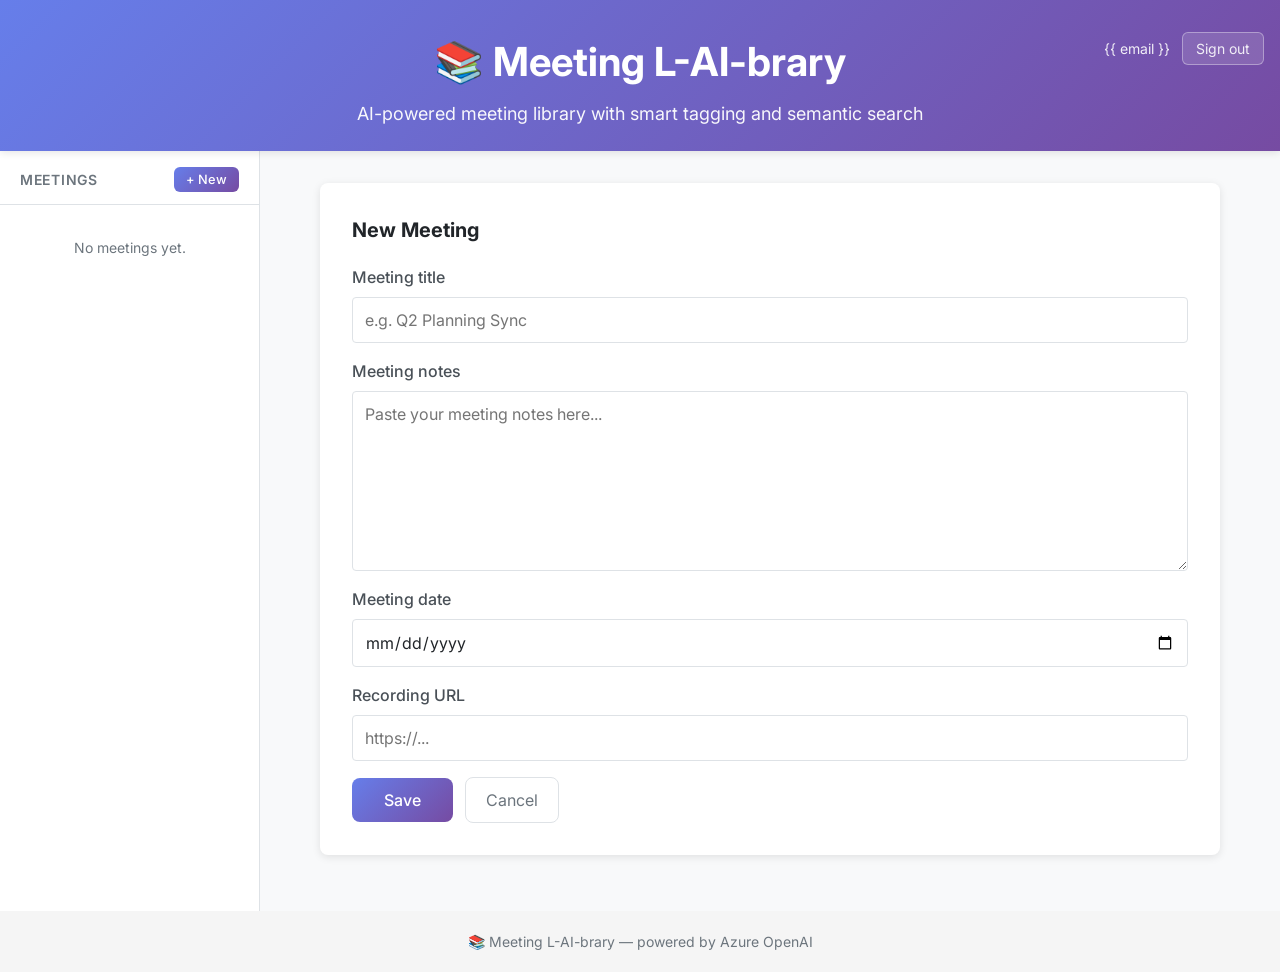
==== commit fdf3880c: "Add logging, remove language, UI improvements, recording URL uniqueness Logging: - Add per-call timi" ====
--- a/pages/index.html
+++ b/pages/index.html
@@ -3,7 +3,7 @@
 <head>
   <meta charset="UTF-8" />
   <meta name="viewport" content="width=device-width, initial-scale=1.0" />
-  <title>📚 Meeting Notes AI</title>
+  <title>Meeting L-AI-brary</title>
   <link rel="preconnect" href="https://fonts.googleapis.com">
   <link rel="preconnect" href="https://fonts.gstatic.com" crossorigin>
   <link href="https://fonts.googleapis.com/css2?family=Inter:wght@400;500;700&display=swap" rel="stylesheet">
@@ -323,8 +323,15 @@
     .tag-add-form input {
       padding: 0.35rem 0.65rem;
       border: 1px solid #dee2e6; border-radius: 9999px;
-      font-size: 0.875rem; font-family: inherit; width: 140px;
-    }
+      font-size: 0.875rem; font-family: inherit; flex: 1;
+    }
+
+    .sim-open-btn {
+      background: none; border: none; color: #667eea;
+      cursor: pointer; font-size: 0.9rem; padding: 0 0.25rem;
+      vertical-align: middle; font-family: inherit;
+    }
+    .sim-open-btn:hover { text-decoration: underline; }
     .tag-add-form input:focus {
       outline: none; border-color: #667eea;
       box-shadow: 0 0 0 3px rgba(102,126,234,0.15);
@@ -353,12 +360,14 @@
 
     .section-divider { border: none; border-top: 1px solid #dee2e6; margin: 1.25rem 0; }
 
-    /* Detail meta (date / language / recording) */
+    /* Detail meta (date / recording / created-at) */
     .detail-meta {
       display: flex; flex-wrap: wrap; gap: 0.5rem 1.25rem;
       font-size: 0.875rem; color: #6c757d; margin-top: 0.35rem;
+      align-items: center;
     }
     .detail-meta-item { display: flex; align-items: center; gap: 0.35rem; }
+    .detail-meta-created { margin-left: auto; font-size: 0.8rem; color: #adb5bd; }
     .recording-link {
       color: #667eea; text-decoration: none;
       display: flex; align-items: center; gap: 0.35rem;
@@ -529,6 +538,7 @@
       .back-btn:hover { background: #333; }
       .tag-add-form input { background: #333; border-color: #555; color: #f0f0f0; }
       .lang-badge { background: #333; border-color: #555; color: #ccc; }
+      .detail-meta-created { color: #666; }
       .delete-btn { border-color: #7f3a42; color: #f87171; }
       .delete-btn:hover { background: #3a2020; }
       .full-summary { border-top-color: #444; }
@@ -554,8 +564,8 @@
 
   <header class="app-header">
     <div class="header-inner">
-      <h1>📚 Meeting Notes AI</h1>
-      <p class="app-subtitle">Paste your meeting notes and get an instant summary and tags</p>
+      <h1>📚 Meeting L-AI-brary</h1>
+      <p class="app-subtitle">AI-powered meeting library with smart tagging and semantic search</p>
       <div class="header-user">
         <span>{{ email }}</span>
         <a class="logout-btn" href="/auth/logout">Sign out</a>
@@ -567,7 +577,7 @@
     <!-- Sidebar -->
     <aside class="sidebar">
       <div class="sidebar-header">
-        <h2>History</h2>
+        <h2>Meetings</h2>
         <button class="new-btn" id="new-btn">+ New</button>
       </div>
       <div class="sidebar-list" id="sidebar-list">
@@ -598,10 +608,6 @@
               <input id="date" type="date" />
             </div>
             <div class="form-group">
-              <label for="language">Language</label>
-              <input id="language" type="text" placeholder="e.g. English, Spanish" />
-            </div>
-            <div class="form-group">
               <label for="recording-url">Recording URL</label>
               <input id="recording-url" type="url" placeholder="https://..." />
             </div>
@@ -631,7 +637,7 @@
             <h3>Tags <span class="tag-count" id="tag-count"></span></h3>
             <div class="tags" id="detail-tags"></div>
             <div class="tag-add-form" id="tag-add-form">
-              <input type="text" id="tag-input" placeholder="add-tag" maxlength="60" />
+              <input type="text" id="tag-input" placeholder="Add a tag..." maxlength="60" />
               <button class="tag-add-btn" id="tag-add-btn" type="button">Add</button>
             </div>
             <div class="tag-error" id="tag-error"></div>
@@ -659,7 +665,7 @@
   </div>
 
   <footer class="app-footer">
-    <p>📚 Meeting Notes AI &mdash; powered by Azure OpenAI</p>
+    <p>📚 Meeting L-AI-brary &mdash; powered by Azure OpenAI</p>
   </footer>
 
   <script>
@@ -729,7 +735,6 @@
       document.getElementById('title').value = '';
       document.getElementById('notes').value = '';
       document.getElementById('date').value = '';
-      document.getElementById('language').value = '';
       document.getElementById('recording-url').value = '';
       errorBanner.classList.remove('visible');
       viewAnalyze.style.display = '';
@@ -760,16 +765,11 @@
       document.getElementById('detail-summary').textContent = m.summary || '—';
       document.getElementById('detail-notes-raw').textContent = m.notes_raw || '';
 
-      // Meta row: saved date, meeting date, language, recording URL
+      // Meta row: recording (left), meeting date (right)
       const meta = document.getElementById('detail-meta');
       meta.innerHTML = '';
-      const savedDate = new Date(m.created_at).toLocaleString(undefined, { dateStyle: 'medium', timeStyle: 'short' });
-      meta.innerHTML += `<span class="detail-meta-item">${esc(savedDate)}</span>`;
-      if (m.date) meta.innerHTML += `<span class="detail-meta-item">📅 ${esc(m.date)}</span>`;
-      if (m.language) meta.innerHTML += `<span class="detail-meta-item"><span class="lang-badge">${esc(m.language)}</span></span>`;
-      if (m.recording_url) {
-        meta.innerHTML += `<a class="recording-link" href="${esc(m.recording_url)}" target="_blank" rel="noopener">🎥 Recording</a>`;
-      }
+      if (m.recording_url) meta.innerHTML += `<a class="recording-link" href="${esc(m.recording_url)}" target="_blank" rel="noopener">🎥 Recording</a>`;
+      if (m.date) meta.innerHTML += `<span class="detail-meta-created">📅 ${esc(m.date)}</span>`;
 
       renderDetailTags(m.tags || [], m.id);
 
@@ -807,7 +807,6 @@
       document.getElementById('title').value = '';
       document.getElementById('notes').value = '';
       document.getElementById('date').value = '';
-      document.getElementById('language').value = '';
       document.getElementById('recording-url').value = '';
       errorBanner.classList.remove('visible');
     });
@@ -825,7 +824,6 @@
         return;
       }
       const date         = document.getElementById('date').value || null;
-      const language     = document.getElementById('language').value.trim() || null;
       const recordingUrl = document.getElementById('recording-url').value.trim() || null;
 
       submitBtn.disabled = true;
@@ -836,7 +834,7 @@
         const res = await fetch('/analyze', {
           method: 'POST',
           headers: { 'Content-Type': 'application/json' },
-          body: JSON.stringify({ title, notes, date, language, recording_url: recordingUrl }),
+          body: JSON.stringify({ title, notes, date, recording_url: recordingUrl }),
         });
         if (!res.ok) {
           const err = await res.json().catch(() => ({}));
@@ -1041,7 +1039,7 @@
         </colgroup>
         <thead><tr>
           <th>This meeting</th>
-          <th>${esc(m.title)}</th>
+          <th>${esc(m.title)} <button class="sim-open-btn" onclick="openMeeting(${m.id})" type="button" title="Open meeting">↗</button></th>
           <th>Match</th>
           <th></th>
         </tr></thead>
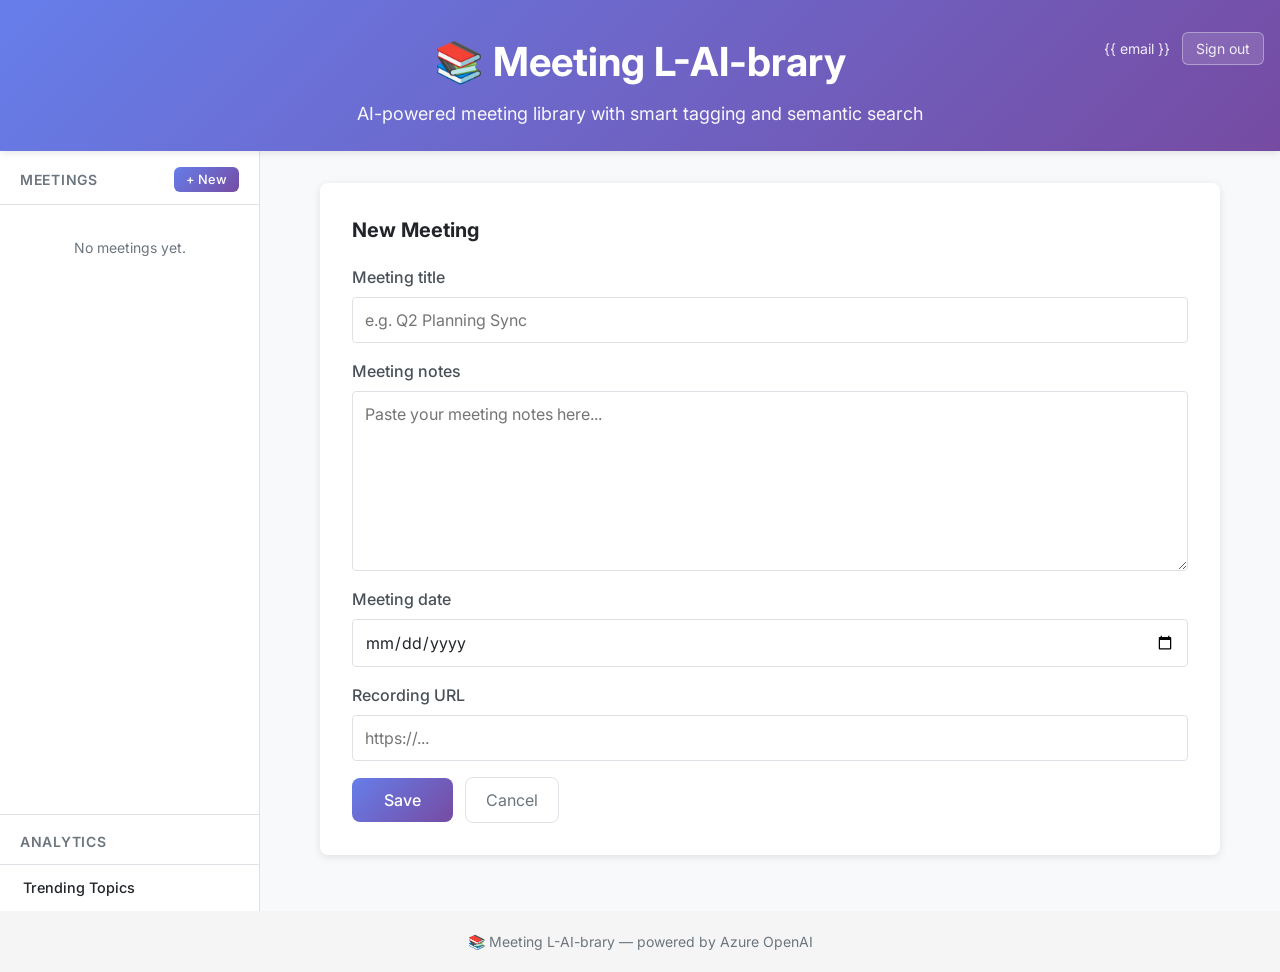
==== commit 8bab48ce: "Add tag analytics view with trending topics and meeting filter - GET /tags/trending endpoint: return" ====
--- a/pages/index.html
+++ b/pages/index.html
@@ -157,6 +157,30 @@
       text-align: center;
     }
 
+    .sidebar-section {
+      padding: 1rem 1.25rem 0.75rem;
+      border-top: 1px solid #dee2e6;
+      border-bottom: 1px solid #dee2e6;
+      flex-shrink: 0;
+    }
+    .sidebar-section h2 {
+      margin: 0;
+      font-size: 0.875rem; font-weight: 600;
+      text-transform: uppercase; letter-spacing: 0.05em;
+      color: #6c757d;
+    }
+
+    .tags-analytics { display: flex; flex-wrap: wrap; gap: 0.75rem; }
+
+    .tag-stat { cursor: pointer; gap: 0.5rem; }
+    .tag-stat:hover { opacity: 0.8; }
+    .tag-stat.tag-active { outline: 2px solid currentColor; outline-offset: 2px; }
+
+    .tag-stat-count {
+      background: rgba(0,0,0,0.15); border-radius: 9999px;
+      padding: 0.05rem 0.45rem; font-size: 0.78rem; font-weight: 600;
+    }
+
     /* Main area */
     .app-main {
       flex: 1;
@@ -518,6 +542,8 @@
       .sidebar { background: #242424; border-color: #3a3a3a; }
       .sidebar-header { border-color: #3a3a3a; }
       .sidebar-item:hover { background: #2e2e2e; }
+      .sidebar-section { border-color: #3a3a3a; }
+      .sidebar-section h2 { color: #888; }
       .sidebar-item.active { background: #2a2550; border-left-color: #667eea; }
       .sidebar-item-title { color: #f0f0f0; }
       .card { background: #2a2a2a; box-shadow: 0 2px 8px rgba(0,0,0,0.3); }
@@ -583,6 +609,12 @@
       <div class="sidebar-list" id="sidebar-list">
         <div class="sidebar-empty">No meetings yet.</div>
       </div>
+      <div class="sidebar-section">
+        <h2>Analytics</h2>
+      </div>
+      <div class="sidebar-item" id="tags-nav-btn">
+        <div class="sidebar-item-title">Trending Topics</div>
+      </div>
     </aside>
 
     <!-- Main -->
@@ -619,6 +651,14 @@
         </div>
       </div>
 
+      <!-- Tags view -->
+      <div id="view-tags" style="display:none;">
+        <div class="card">
+          <h2>Tags</h2>
+          <div class="tags-analytics" id="tags-analytics"></div>
+        </div>
+      </div>
+
       <!-- Detail view -->
       <div id="view-detail" style="display:none;">
         <div class="card">
@@ -691,6 +731,7 @@
 
     // ── State ────────────────────────────────────────────────────────────────
     let currentMeetingId = null;
+    let activeTagFilter = null;
 
     // ── DOM refs ─────────────────────────────────────────────────────────────
     const viewAnalyze = document.getElementById('view-analyze');
@@ -704,7 +745,8 @@
 
     // ── Sidebar ──────────────────────────────────────────────────────────────
     async function loadSidebar() {
-      const res = await fetch('/meetings');
+      const url = activeTagFilter ? `/meetings?tag=${encodeURIComponent(activeTagFilter)}` : '/meetings';
+      const res = await fetch(url);
       if (!res.ok) return;
       const meetings = await res.json();
       sidebarList.innerHTML = '';
@@ -739,7 +781,44 @@
       errorBanner.classList.remove('visible');
       viewAnalyze.style.display = '';
       viewDetail.style.display  = 'none';
+      document.getElementById('view-tags').style.display = 'none';
+      document.getElementById('tags-nav-btn').classList.remove('active');
       setSidebarActive(null);
+    }
+
+    async function showTagsView() {
+      viewAnalyze.style.display = 'none';
+      viewDetail.style.display  = 'none';
+      document.getElementById('view-tags').style.display = '';
+      document.getElementById('tags-nav-btn').classList.add('active');
+      setSidebarActive(null);
+      const res = await fetch('/tags/trending');
+      if (!res.ok) return;
+      const tags = await res.json();
+      renderTagsAnalytics(tags);
+    }
+
+    function renderTagsAnalytics(tags) {
+      const container = document.getElementById('tags-analytics');
+      container.innerHTML = '';
+      if (!tags.length) {
+        container.textContent = 'No tags yet.';
+        return;
+      }
+      tags.forEach(t => {
+        const p = tagPalette(t.name);
+        const span = document.createElement('span');
+        span.className = 'tag tag-stat' + (activeTagFilter === t.name ? ' tag-active' : '');
+        span.style.background = p.bg;
+        span.style.color = p.color;
+        span.innerHTML = `${esc(t.name)} <span class="tag-stat-count">${t.count}</span>`;
+        span.addEventListener('click', () => {
+          activeTagFilter = activeTagFilter === t.name ? null : t.name;
+          loadSidebar();
+          renderTagsAnalytics(tags);
+        });
+        container.appendChild(span);
+      });
     }
 
     async function openMeeting(id, successMessage = null) {
@@ -750,6 +829,7 @@
       renderDetail(m);
       viewAnalyze.style.display = 'none';
       viewDetail.style.display  = '';
+      document.getElementById('view-tags').style.display = 'none';
       setSidebarActive(id);
       if (successMessage) {
         const banner = document.getElementById('success-banner');
@@ -802,6 +882,7 @@
     // ── Analyze form ─────────────────────────────────────────────────────────
     document.getElementById('new-btn').addEventListener('click', showAnalyzeView);
     document.getElementById('back-btn').addEventListener('click', showAnalyzeView);
+    document.getElementById('tags-nav-btn').addEventListener('click', showTagsView);
 
     document.getElementById('cancel-btn').addEventListener('click', () => {
       document.getElementById('title').value = '';
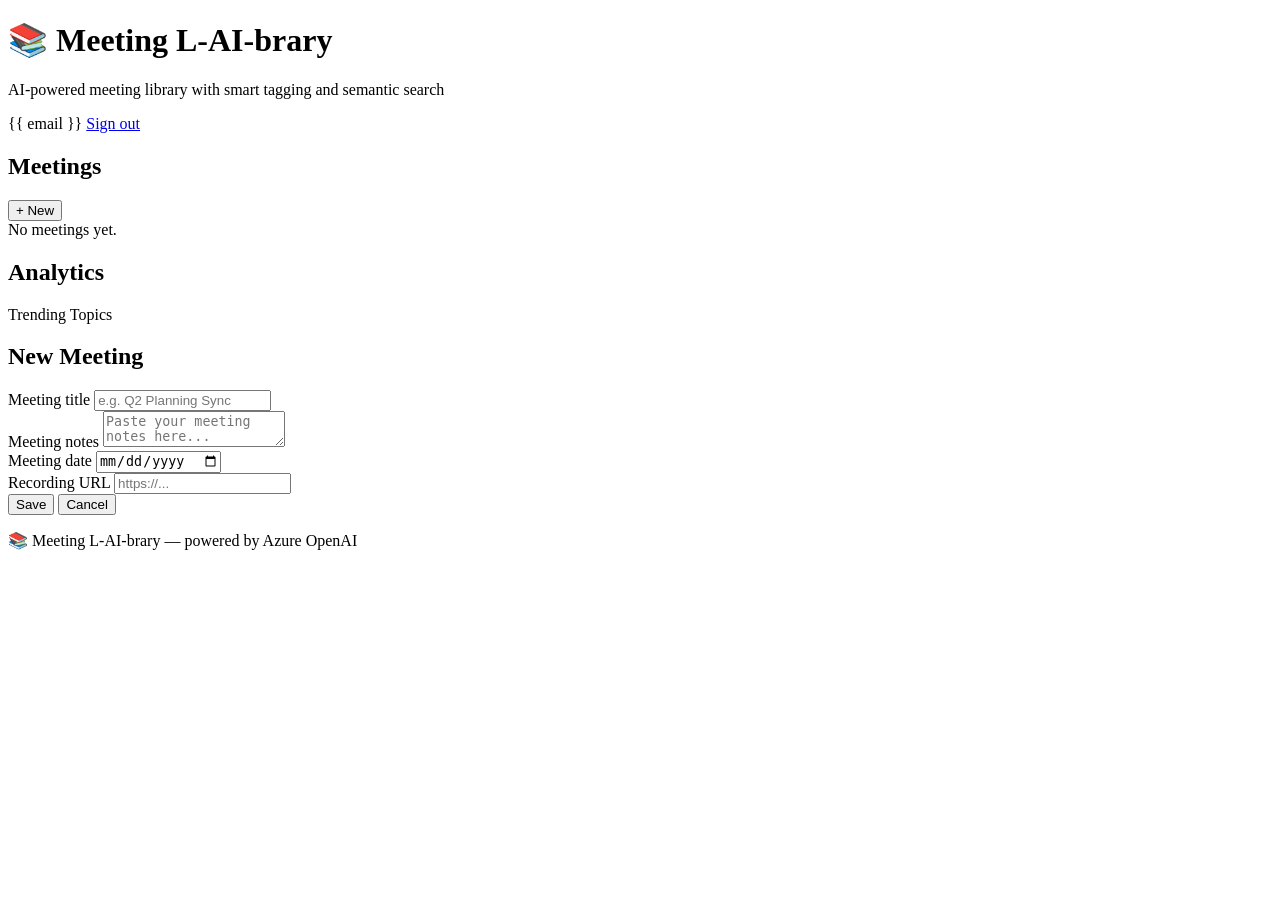
==== commit 7e82143a: "Refactor: split app.py into routers/ and extract frontend static assets Backend: move all route logi" ====
--- a/pages/index.html
+++ b/pages/index.html
@@ -7,590 +7,13 @@
   <link rel="preconnect" href="https://fonts.googleapis.com">
   <link rel="preconnect" href="https://fonts.gstatic.com" crossorigin>
   <link href="https://fonts.googleapis.com/css2?family=Inter:wght@400;500;700&display=swap" rel="stylesheet">
-  <style>
-    *, *::before, *::after { box-sizing: border-box; }
-
-    body {
-      margin: 0;
-      font-family: Inter, system-ui, Helvetica, Arial, sans-serif;
-      font-size: 1rem;
-      line-height: 1.5;
-      color: #212529;
-      background: #f8f9fa;
-      min-height: 100vh;
-      display: flex;
-      flex-direction: column;
-      -webkit-font-smoothing: antialiased;
-    }
-
-    /* Header */
-    .app-header {
-      position: relative;
-      text-align: center;
-      padding: 2rem 1rem 1.5rem;
-      background: linear-gradient(135deg, #667eea 0%, #764ba2 100%);
-      color: white;
-      box-shadow: 0 2px 8px rgba(0,0,0,0.1);
-      flex-shrink: 0;
-    }
-
-    .app-header h1 { margin: 0 0 0.5rem 0; font-size: 2.5rem; font-weight: 700; }
-    .app-subtitle { margin: 0; font-size: 1.125rem; opacity: 0.95; }
-
-    .header-inner {
-      max-width: 1280px;
-      margin: 0 auto;
-      position: relative;
-    }
-
-    .header-user {
-      position: absolute;
-      top: 0; right: 0;
-      display: flex; align-items: center; gap: 0.75rem;
-      font-size: 0.875rem; opacity: 0.9;
-    }
-
-    .logout-btn {
-      background: rgba(255,255,255,0.15);
-      color: white;
-      border: 1px solid rgba(255,255,255,0.4);
-      border-radius: 6px;
-      padding: 0.3rem 0.8rem;
-      font-size: 0.875rem;
-      font-family: inherit;
-      cursor: pointer;
-      text-decoration: none;
-      transition: background 0.2s;
-    }
-    .logout-btn:hover { background: rgba(255,255,255,0.25); }
-
-    /* Layout */
-    .app-body {
-      flex: 1;
-      display: flex;
-      overflow: hidden;
-      max-width: 1280px;
-      width: 100%;
-      margin: 0 auto;
-      min-height: 0;
-    }
-
-    /* Sidebar */
-    .sidebar {
-      width: 260px;
-      flex-shrink: 0;
-      background: white;
-      border-right: 1px solid #dee2e6;
-      display: flex;
-      flex-direction: column;
-      overflow: hidden;
-    }
-
-    .sidebar-header {
-      padding: 1rem 1.25rem 0.75rem;
-      border-bottom: 1px solid #dee2e6;
-      display: flex;
-      align-items: center;
-      justify-content: space-between;
-    }
-
-    .sidebar-header h2 {
-      margin: 0;
-      font-size: 0.875rem;
-      font-weight: 600;
-      text-transform: uppercase;
-      letter-spacing: 0.05em;
-      color: #6c757d;
-    }
-
-    .new-btn {
-      background: linear-gradient(135deg, #667eea 0%, #764ba2 100%);
-      color: white;
-      border: none;
-      border-radius: 6px;
-      padding: 0.3rem 0.75rem;
-      font-size: 0.8rem;
-      font-weight: 500;
-      font-family: inherit;
-      cursor: pointer;
-      white-space: nowrap;
-    }
-    .new-btn:hover { opacity: 0.9; }
-
-    .sidebar-list {
-      flex: 1;
-      overflow-y: auto;
-      padding: 0.5rem 0;
-    }
-
-    .sidebar-item {
-      padding: 0.75rem 1.25rem;
-      cursor: pointer;
-      border-left: 3px solid transparent;
-      transition: background 0.15s, border-color 0.15s;
-    }
-    .sidebar-item:hover { background: #f8f9fa; }
-    .sidebar-item.active {
-      background: #f0eeff;
-      border-left-color: #667eea;
-    }
-
-    .sidebar-item-title {
-      font-size: 0.9rem;
-      font-weight: 500;
-      color: #212529;
-      white-space: nowrap;
-      overflow: hidden;
-      text-overflow: ellipsis;
-    }
-
-    .sidebar-item-date {
-      font-size: 0.75rem;
-      color: #6c757d;
-      margin-top: 0.15rem;
-    }
-
-    .sidebar-empty {
-      padding: 1.5rem 1.25rem;
-      font-size: 0.875rem;
-      color: #6c757d;
-      text-align: center;
-    }
-
-    .sidebar-section {
-      padding: 1rem 1.25rem 0.75rem;
-      border-top: 1px solid #dee2e6;
-      border-bottom: 1px solid #dee2e6;
-      flex-shrink: 0;
-    }
-    .sidebar-section h2 {
-      margin: 0;
-      font-size: 0.875rem; font-weight: 600;
-      text-transform: uppercase; letter-spacing: 0.05em;
-      color: #6c757d;
-    }
-
-    .tags-analytics { display: flex; flex-wrap: wrap; gap: 0.75rem; }
-
-    .tag-stat { cursor: pointer; gap: 0.5rem; }
-    .tag-stat:hover { opacity: 0.8; }
-    .tag-stat.tag-active { outline: 2px solid currentColor; outline-offset: 2px; }
-
-    .tag-stat-count {
-      background: rgba(0,0,0,0.15); border-radius: 9999px;
-      padding: 0.05rem 0.45rem; font-size: 0.78rem; font-weight: 600;
-    }
-
-    /* Main area */
-    .app-main {
-      flex: 1;
-      overflow-y: auto;
-      padding: 2rem;
-    }
-
-    .main-content {
-      max-width: 900px;
-      margin: 0 auto;
-    }
-
-    /* Card */
-    .card {
-      background: white;
-      border-radius: 8px;
-      padding: 2rem;
-      box-shadow: 0 2px 8px rgba(0,0,0,0.1);
-      margin-bottom: 1.5rem;
-    }
-
-    .card h2 { margin: 0 0 1.25rem 0; font-size: 1.25rem; color: #212529; }
-
-    /* Form */
-    .form-group { display: flex; flex-direction: column; margin-bottom: 1rem; }
-    .form-group label { font-weight: 500; margin-bottom: 0.5rem; color: #495057; }
-
-    .form-group input[type="text"],
-    .form-group input[type="date"],
-    .form-group input[type="url"] {
-      padding: 0.75rem;
-      border: 1px solid #dee2e6;
-      border-radius: 4px;
-      font-size: 1rem;
-      font-family: inherit;
-      color: #212529;
-      transition: border-color 0.2s;
-    }
-    .form-group input[type="text"]:focus,
-    .form-group input[type="date"]:focus,
-    .form-group input[type="url"]:focus {
-      outline: none; border-color: #667eea;
-      box-shadow: 0 0 0 3px rgba(102,126,234,0.15);
-    }
-
-    .form-group textarea {
-      padding: 0.75rem;
-      border: 1px solid #dee2e6;
-      border-radius: 4px;
-      font-size: 1rem;
-      font-family: inherit;
-      resize: vertical;
-      min-height: 180px;
-      transition: border-color 0.2s;
-      color: #212529;
-    }
-    .form-group textarea:focus {
-      outline: none; border-color: #667eea;
-      box-shadow: 0 0 0 3px rgba(102,126,234,0.15);
-    }
-
-    .form-actions { display: flex; gap: 0.75rem; align-items: center; }
-
-    .submit-btn {
-      background: linear-gradient(135deg, #667eea 0%, #764ba2 100%);
-      color: white;
-      padding: 0.75rem 2rem;
-      border: none;
-      border-radius: 8px;
-      font-size: 1rem;
-      font-weight: 500;
-      font-family: inherit;
-      cursor: pointer;
-      transition: opacity 0.2s;
-    }
-    .submit-btn:hover:not(:disabled) { opacity: 0.9; }
-    .submit-btn:disabled { opacity: 0.6; cursor: not-allowed; }
-
-    .cancel-btn {
-      background: none;
-      color: #6c757d;
-      padding: 0.75rem 1.25rem;
-      border: 1px solid #dee2e6;
-      border-radius: 8px;
-      font-size: 1rem;
-      font-family: inherit;
-      cursor: pointer;
-      transition: background 0.2s;
-    }
-    .cancel-btn:hover { background: #f8f9fa; }
-
-    .success-banner {
-      background: #d1e7dd; color: #0a3622;
-      border: 1px solid #badbcc; border-radius: 6px;
-      padding: 0.75rem 1rem; margin-bottom: 1rem;
-      font-size: 0.9375rem;
-    }
-
-    /* Error */
-    .error-banner {
-      display: none;
-      background: #f8d7da;
-      color: #721c24;
-      border: 1px solid #f5c6cb;
-      border-radius: 6px;
-      padding: 0.75rem 1rem;
-      margin-bottom: 1rem;
-      font-size: 0.9375rem;
-    }
-    .error-banner.visible { display: block; }
-
-    /* Result card */
-    .result-card { display: none; }
-    .result-card.visible { display: block; }
-
-    .result-section { margin-bottom: 1.5rem; }
-    .result-section:last-child { margin-bottom: 0; }
-    .result-section h3 {
-      font-size: 0.875rem; font-weight: 600;
-      text-transform: uppercase; letter-spacing: 0.05em;
-      color: #6c757d; margin: 0 0 0.75rem 0;
-    }
-
-    .summary-text {
-      font-size: 1rem; line-height: 1.7; color: #212529; margin: 0;
-      background: #f8f9fa; border-left: 4px solid #667eea;
-      padding: 1rem 1.25rem; border-radius: 4px;
-    }
-
-    .action-items {
-      list-style: none; padding: 0; margin: 0;
-      display: flex; flex-direction: column; gap: 0.5rem;
-    }
-    .action-items li {
-      display: flex; align-items: flex-start; gap: 0.6rem;
-      padding: 0.6rem 0.75rem; background: #f8f9fa;
-      border-radius: 6px; font-size: 0.9375rem; color: #212529;
-    }
-    .action-items li::before {
-      content: "✓"; color: #667eea; font-weight: 700;
-      flex-shrink: 0; margin-top: 1px;
-    }
-
-    /* Tags */
-    .tags { display: flex; flex-wrap: wrap; gap: 0.5rem; align-items: center; }
-
-    .tag {
-      display: inline-flex; align-items: center; gap: 0.35rem;
-      padding: 0.3rem 0.75rem;
-      border-radius: 9999px;
-      font-size: 0.875rem; font-weight: 500;
-    }
-
-    .tag-remove {
-      background: none; border: none; cursor: pointer;
-      font-size: 1rem; line-height: 1; padding: 0;
-      opacity: 0.6; color: inherit;
-    }
-    .tag-remove:hover { opacity: 1; }
-
-    .tag-add-form {
-      display: flex; gap: 0.5rem; align-items: center; margin-top: 0.75rem;
-    }
-    .tag-add-form input {
-      padding: 0.35rem 0.65rem;
-      border: 1px solid #dee2e6; border-radius: 9999px;
-      font-size: 0.875rem; font-family: inherit; flex: 1;
-    }
-
-    .sim-open-btn {
-      background: none; border: none; color: #667eea;
-      cursor: pointer; font-size: 0.9rem; padding: 0 0.25rem;
-      vertical-align: middle; font-family: inherit;
-    }
-    .sim-open-btn:hover { text-decoration: underline; }
-    .tag-add-form input:focus {
-      outline: none; border-color: #667eea;
-      box-shadow: 0 0 0 3px rgba(102,126,234,0.15);
-    }
-    .tag-add-btn {
-      background: #667eea; color: white; border: none;
-      border-radius: 9999px; padding: 0.35rem 0.85rem;
-      font-size: 0.875rem; font-family: inherit; cursor: pointer;
-    }
-    .tag-add-btn:hover { opacity: 0.9; }
-    .tag-error { font-size: 0.8rem; color: #dc3545; margin-top: 0.35rem; }
-
-    /* Detail view */
-    .detail-header {
-      display: flex; align-items: center; gap: 1rem; margin-bottom: 1.5rem;
-    }
-    .back-btn {
-      background: none; border: 1px solid #dee2e6; color: #495057;
-      border-radius: 6px; padding: 0.35rem 0.85rem;
-      font-size: 0.875rem; font-family: inherit; cursor: pointer;
-    }
-    .back-btn:hover { background: #f8f9fa; }
-
-    .detail-title { margin: 0; font-size: 1.4rem; font-weight: 700; }
-    .detail-date { font-size: 0.85rem; color: #6c757d; margin-top: 0.25rem; }
-
-    .section-divider { border: none; border-top: 1px solid #dee2e6; margin: 1.25rem 0; }
-
-    /* Detail meta (date / recording / created-at) */
-    .detail-meta {
-      display: flex; flex-wrap: wrap; gap: 0.5rem 1.25rem;
-      font-size: 0.875rem; color: #6c757d; margin-top: 0.35rem;
-      align-items: center;
-    }
-    .detail-meta-item { display: flex; align-items: center; gap: 0.35rem; }
-    .detail-meta-created { margin-left: auto; font-size: 0.8rem; color: #adb5bd; }
-    .recording-link {
-      color: #667eea; text-decoration: none;
-      display: flex; align-items: center; gap: 0.35rem;
-    }
-    .recording-link:hover { text-decoration: underline; }
-
-    /* Language badge */
-    .lang-badge {
-      display: inline-block; background: #f0f0f0; color: #495057;
-      border: 1px solid #dee2e6; border-radius: 4px;
-      padding: 0.1rem 0.5rem; font-size: 0.8rem;
-    }
-
-    /* Delete button */
-    .delete-btn {
-      background: none; border: 1px solid #f5c6cb; color: #dc3545;
-      border-radius: 6px; padding: 0.35rem 0.85rem;
-      font-size: 0.875rem; font-family: inherit; cursor: pointer;
-    }
-    .delete-btn:hover { background: #f8d7da; }
-
-    /* Full summary collapsible */
-    .full-summary {
-      margin-top: 1.25rem; border-top: 1px solid #dee2e6; padding-top: 1rem;
-    }
-    .full-summary summary {
-      font-size: 0.875rem; font-weight: 600;
-      text-transform: uppercase; letter-spacing: 0.05em;
-      color: #6c757d; cursor: pointer; user-select: none;
-      list-style: none; display: flex; align-items: center; gap: 0.5rem;
-    }
-    .full-summary summary::-webkit-details-marker { display: none; }
-    .full-summary summary::before { content: "▶"; font-size: 0.65rem; transition: transform 0.2s; }
-    .full-summary[open] summary::before { transform: rotate(90deg); }
-    .raw-notes {
-      margin: 0.75rem 0 0 0; padding: 1rem; background: #f8f9fa;
-      border-radius: 4px; font-size: 0.875rem; line-height: 1.6;
-      white-space: pre-wrap; word-break: break-word;
-      font-family: inherit; color: #495057;
-      max-height: 400px; overflow-y: auto;
-    }
-
-    /* Tag counter */
-    .tag-count { font-size: 0.8rem; color: #6c757d; margin-left: 0.5rem; }
-
-    /* Similar meetings */
-    .similar-btn {
-      background: none; border: 1px solid #667eea; color: #667eea;
-      border-radius: 6px; padding: 0.45rem 1rem;
-      font-size: 0.875rem; font-family: inherit; cursor: pointer;
-      margin-top: 1rem; transition: background 0.15s, color 0.15s;
-    }
-    .similar-btn:hover:not(:disabled) { background: #667eea; color: white; }
-    .similar-btn:disabled { opacity: 0.6; cursor: not-allowed; }
-
-    .similar-results { margin-top: 1rem; display: flex; flex-direction: column; gap: 0.75rem; }
-    .similar-empty { font-size: 0.875rem; color: #6c757d; margin-top: 0.75rem; }
-
-    .sim-card { border: 1px solid #dee2e6; border-radius: 8px; overflow: hidden; }
-
-    .sim-card-header {
-      display: flex; align-items: center; justify-content: space-between;
-      background: #f8f9fa; padding: 0.75rem 1rem; cursor: pointer;
-      gap: 1rem;
-    }
-    .sim-card-header:hover { background: #f0f0f0; }
-
-    .sim-card-header-left { min-width: 0; }
-    .sim-card-header-title { font-weight: 600; font-size: 0.9375rem; white-space: nowrap; overflow: hidden; text-overflow: ellipsis; }
-    .sim-card-header-date { font-size: 0.78rem; color: #6c757d; margin-top: 0.1rem; }
-
-    .sim-card-header-right { display: flex; align-items: center; gap: 0.5rem; flex-shrink: 0; }
-    .sim-badge {
-      background: #28a745; color: white; font-size: 0.78rem; font-weight: 600;
-      padding: 0.2rem 0.55rem; border-radius: 9999px; white-space: nowrap;
-    }
-    .sim-expand-btn {
-      background: none; border: 1px solid #dee2e6; color: #495057;
-      border-radius: 4px; width: 1.6rem; height: 1.6rem; font-size: 1rem;
-      cursor: pointer; font-family: inherit; display: flex; align-items: center; justify-content: center;
-    }
-    .sim-expand-btn:hover { background: #e9ecef; }
-
-    .sim-card-body { padding: 0.9rem 1rem; }
-
-    .sim-chunk {
-      font-size: 0.875rem; color: #495057; background: #f8f9fa;
-      border-left: 3px solid #667eea; padding: 0.5rem 0.75rem;
-      border-radius: 4px; white-space: pre-wrap; word-break: break-word;
-    }
-    .sim-your-chunk {
-      font-size: 0.875rem; color: #0d47a1; background: #e7f1ff;
-      border-left: 3px solid #667eea; padding: 0.5rem 0.75rem;
-      border-radius: 4px; margin-top: 0.6rem; white-space: pre-wrap; word-break: break-word;
-    }
-    .sim-your-label { font-size: 0.75rem; font-weight: 600; color: #6c757d; text-transform: uppercase; letter-spacing: 0.04em; margin-bottom: 0.3rem; }
-    .sim-more-link {
-      font-size: 0.8rem; color: #667eea; cursor: pointer;
-      margin-top: 0.6rem; display: inline-block; text-decoration: underline;
-    }
-
-    /* Similarity table */
-    .sim-table-wrap { overflow-x: auto; }
-    .sim-table { width: 100%; border-collapse: collapse; font-size: 0.875rem; table-layout: fixed; }
-    .sim-table th {
-      background: #f8f9fa; padding: 0.5rem 0.75rem; text-align: left;
-      font-size: 0.75rem; font-weight: 600; text-transform: uppercase;
-      letter-spacing: 0.04em; color: #6c757d; border-bottom: 2px solid #dee2e6;
-    }
-    .sim-table td { padding: 0.75rem; vertical-align: top; border-bottom: 1px solid #f0f0f0; line-height: 1.45; }
-    .sim-table .col-your { background: #e7f1ff; }
-    .sim-table .col-match { }
-    .sim-table .col-score { text-align: center; color: #28a745; font-weight: 600; white-space: nowrap; }
-    .sim-table .col-why { text-align: center; }
-    .sim-table tr.best-row td { border-top: 2px solid #28a745; border-bottom: 2px solid #28a745; }
-    .sim-table tr.best-row td:first-child { border-left: 2px solid #28a745; }
-    .sim-table tr.best-row td:last-child { border-right: 2px solid #28a745; }
-
-    .why-btn {
-      background: #007bff; color: white; border: none; border-radius: 4px;
-      padding: 0.25rem 0.5rem; font-size: 0.78rem; font-family: inherit; cursor: pointer;
-    }
-    .why-btn:hover { opacity: 0.85; }
-    .why-btn:disabled { opacity: 0.5; cursor: not-allowed; }
-
-    .explain-row td {
-      background: #fff3cd; border-left: 4px solid #ffc107;
-      padding: 0.6rem 0.75rem; font-size: 0.85rem; color: #495057; line-height: 1.5;
-    }
-
-    /* Footer */
-    .app-footer {
-      text-align: center; padding: 1.25rem;
-      background: #f5f5f5; color: #6c757d; font-size: 0.875rem;
-      flex-shrink: 0;
-    }
-    .app-footer p { margin: 0; }
-
-    @media (max-width: 768px) {
-      .app-header h1 { font-size: 2rem; }
-      .sidebar { width: 200px; }
-      .app-main { padding: 1rem; }
-      .card { padding: 1.25rem; }
-    }
-
-    @media (prefers-color-scheme: dark) {
-      body { background: #1a1a1a; color: #f0f0f0; }
-      .sidebar { background: #242424; border-color: #3a3a3a; }
-      .sidebar-header { border-color: #3a3a3a; }
-      .sidebar-item:hover { background: #2e2e2e; }
-      .sidebar-section { border-color: #3a3a3a; }
-      .sidebar-section h2 { color: #888; }
-      .sidebar-item.active { background: #2a2550; border-left-color: #667eea; }
-      .sidebar-item-title { color: #f0f0f0; }
-      .card { background: #2a2a2a; box-shadow: 0 2px 8px rgba(0,0,0,0.3); }
-      .card h2 { color: #f0f0f0; }
-      .form-group input[type="text"],
-      .form-group input[type="date"],
-      .form-group input[type="url"] { background: #333; border-color: #555; color: #f0f0f0; }
-      .form-group textarea { background: #333; border-color: #555; color: #f0f0f0; }
-      .cancel-btn { border-color: #555; color: #aaa; }
-      .cancel-btn:hover { background: #333; }
-      .success-banner { background: #0a2e1a; border-color: #1a5c35; color: #86efac; }
-      .summary-text { background: #333; color: #f0f0f0; }
-      .action-items li { background: #333; color: #f0f0f0; }
-      .section-divider { border-color: #444; }
-      .result-section h3 { color: #aaa; }
-      .app-footer { background: #111; color: #aaa; }
-      .back-btn { border-color: #555; color: #ccc; }
-      .back-btn:hover { background: #333; }
-      .tag-add-form input { background: #333; border-color: #555; color: #f0f0f0; }
-      .lang-badge { background: #333; border-color: #555; color: #ccc; }
-      .detail-meta-created { color: #666; }
-      .delete-btn { border-color: #7f3a42; color: #f87171; }
-      .delete-btn:hover { background: #3a2020; }
-      .full-summary { border-top-color: #444; }
-      .full-summary summary { color: #aaa; }
-      .raw-notes { background: #2e2e2e; color: #ccc; }
-      .similar-empty { color: #aaa; }
-      .sim-card { border-color: #3a3a3a; }
-      .sim-card-header { background: #2e2e2e; }
-      .sim-card-header:hover { background: #383838; }
-      .sim-card-header-date { color: #aaa; }
-      .sim-expand-btn { border-color: #555; color: #ccc; }
-      .sim-expand-btn:hover { background: #444; }
-      .sim-chunk { background: #333; color: #ccc; }
-      .sim-your-chunk { background: #1a2a44; color: #90caf9; }
-      .sim-table th { background: #2e2e2e; color: #aaa; border-color: #444; }
-      .sim-table td { border-color: #3a3a3a; }
-      .sim-table .col-your { background: #1a2a44; }
-      .explain-row td { background: #2a2200; border-left-color: #ffc107; color: #ccc; }
-    }
-  </style>
+  <link rel="stylesheet" href="/static/style.css">
 </head>
 <body>
 
   <header class="app-header">
     <div class="header-inner">
-      <h1>📚 Meeting L-AI-brary</h1>
+      <h1 id="app-title">📚 Meeting L-AI-brary</h1>
       <p class="app-subtitle">AI-powered meeting library with smart tagging and semantic search</p>
       <div class="header-user">
         <span>{{ email }}</span>
@@ -620,6 +43,29 @@
     <!-- Main -->
     <main class="app-main">
     <div class="main-content">
+
+      <!-- Home view -->
+      <div id="view-home" style="display:none;">
+        <div class="home-search-wrap">
+          <div class="search-bar">
+            <input type="text" id="home-search-input" placeholder="Search meetings…" autocomplete="off" />
+            <button class="search-submit-btn" id="home-search-btn" type="button">Search</button>
+          </div>
+        </div>
+      </div>
+
+      <!-- Search bar (hidden in form view) -->
+      <div id="search-container" style="display:none; margin-bottom:1.25rem;">
+        <div class="search-bar">
+          <input type="text" id="search-input" placeholder="Search meetings…" autocomplete="off" />
+          <button class="search-submit-btn" id="search-submit-btn" type="button">Search</button>
+        </div>
+      </div>
+
+      <!-- Search results view -->
+      <div id="view-search" style="display:none;">
+        <div id="search-results" style="display:flex; flex-direction:column; gap:0.75rem;"></div>
+      </div>
 
       <!-- Analyze view -->
       <div id="view-analyze">
@@ -708,433 +154,6 @@
     <p>📚 Meeting L-AI-brary &mdash; powered by Azure OpenAI</p>
   </footer>
 
-  <script>
-    // ── Tag colour palette (deterministic by name) ──────────────────────────
-    const TAG_COLORS = [
-      { bg: '#bfdbfe', text: '#1e40af' },
-      { bg: '#bbf7d0', text: '#15803d' },
-      { bg: '#e9d5ff', text: '#7e22ce' },
-      { bg: '#fed7aa', text: '#c2410c' },
-      { bg: '#fbcfe8', text: '#be185d' },
-      { bg: '#fef08a', text: '#a16207' },
-      { bg: '#c7d2fe', text: '#4338ca' },
-      { bg: '#fecaca', text: '#b91c1c' },
-      { bg: '#99f6e4', text: '#0f766e' },
-      { bg: '#a5f3fc', text: '#0e7490' },
-    ];
-    function tagPalette(name) {
-      let h = 0;
-      for (let i = 0; i < name.length; i++) h += name.charCodeAt(i) * (i + 1);
-      const c = TAG_COLORS[h % TAG_COLORS.length];
-      return { bg: c.bg, color: c.text };
-    }
-
-    // ── State ────────────────────────────────────────────────────────────────
-    let currentMeetingId = null;
-    let activeTagFilter = null;
-
-    // ── DOM refs ─────────────────────────────────────────────────────────────
-    const viewAnalyze = document.getElementById('view-analyze');
-    const viewDetail  = document.getElementById('view-detail');
-    const sidebarList = document.getElementById('sidebar-list');
-    const form        = document.getElementById('form');
-    const submitBtn   = document.getElementById('submit-btn');
-    const errorBanner = document.getElementById('error');
-    const tagInput    = document.getElementById('tag-input');
-    const tagError    = document.getElementById('tag-error');
-
-    // ── Sidebar ──────────────────────────────────────────────────────────────
-    async function loadSidebar() {
-      const url = activeTagFilter ? `/meetings?tag=${encodeURIComponent(activeTagFilter)}` : '/meetings';
-      const res = await fetch(url);
-      if (!res.ok) return;
-      const meetings = await res.json();
-      sidebarList.innerHTML = '';
-      if (meetings.length === 0) {
-        sidebarList.innerHTML = '<div class="sidebar-empty">No meetings yet.</div>';
-        return;
-      }
-      meetings.forEach(m => {
-        const item = document.createElement('div');
-        item.className = 'sidebar-item' + (m.id === currentMeetingId ? ' active' : '');
-        item.dataset.id = m.id;
-        const date = new Date(m.created_at).toLocaleDateString(undefined, { month: 'short', day: 'numeric', year: 'numeric' });
-        item.innerHTML = `<div class="sidebar-item-title">${esc(m.title)}</div><div class="sidebar-item-date">${date}</div>`;
-        item.addEventListener('click', () => openMeeting(m.id));
-        sidebarList.appendChild(item);
-      });
-    }
-
-    function setSidebarActive(id) {
-      document.querySelectorAll('.sidebar-item').forEach(el => {
-        el.classList.toggle('active', parseInt(el.dataset.id) === id);
-      });
-    }
-
-    // ── Views ────────────────────────────────────────────────────────────────
-    function showAnalyzeView() {
-      currentMeetingId = null;
-      document.getElementById('title').value = '';
-      document.getElementById('notes').value = '';
-      document.getElementById('date').value = '';
-      document.getElementById('recording-url').value = '';
-      errorBanner.classList.remove('visible');
-      viewAnalyze.style.display = '';
-      viewDetail.style.display  = 'none';
-      document.getElementById('view-tags').style.display = 'none';
-      document.getElementById('tags-nav-btn').classList.remove('active');
-      setSidebarActive(null);
-    }
-
-    async function showTagsView() {
-      viewAnalyze.style.display = 'none';
-      viewDetail.style.display  = 'none';
-      document.getElementById('view-tags').style.display = '';
-      document.getElementById('tags-nav-btn').classList.add('active');
-      setSidebarActive(null);
-      const res = await fetch('/tags/trending');
-      if (!res.ok) return;
-      const tags = await res.json();
-      renderTagsAnalytics(tags);
-    }
-
-    function renderTagsAnalytics(tags) {
-      const container = document.getElementById('tags-analytics');
-      container.innerHTML = '';
-      if (!tags.length) {
-        container.textContent = 'No tags yet.';
-        return;
-      }
-      tags.forEach(t => {
-        const p = tagPalette(t.name);
-        const span = document.createElement('span');
-        span.className = 'tag tag-stat' + (activeTagFilter === t.name ? ' tag-active' : '');
-        span.style.background = p.bg;
-        span.style.color = p.color;
-        span.innerHTML = `${esc(t.name)} <span class="tag-stat-count">${t.count}</span>`;
-        span.addEventListener('click', () => {
-          activeTagFilter = activeTagFilter === t.name ? null : t.name;
-          loadSidebar();
-          renderTagsAnalytics(tags);
-        });
-        container.appendChild(span);
-      });
-    }
-
-    async function openMeeting(id, successMessage = null) {
-      const res = await fetch(`/meetings/${id}`);
-      if (!res.ok) return;
-      const m = await res.json();
-      currentMeetingId = id;
-      renderDetail(m);
-      viewAnalyze.style.display = 'none';
-      viewDetail.style.display  = '';
-      document.getElementById('view-tags').style.display = 'none';
-      setSidebarActive(id);
-      if (successMessage) {
-        const banner = document.getElementById('success-banner');
-        banner.textContent = successMessage;
-        banner.style.display = '';
-        setTimeout(() => { banner.style.display = 'none'; }, 5000);
-      }
-    }
-
-    function renderDetail(m) {
-      currentMeetingId = m.id;
-      document.getElementById('detail-title').textContent = m.title;
-      document.getElementById('detail-summary').textContent = m.summary || '—';
-      document.getElementById('detail-notes-raw').textContent = m.notes_raw || '';
-
-      // Meta row: recording (left), meeting date (right)
-      const meta = document.getElementById('detail-meta');
-      meta.innerHTML = '';
-      if (m.recording_url) meta.innerHTML += `<a class="recording-link" href="${esc(m.recording_url)}" target="_blank" rel="noopener">🎥 Recording</a>`;
-      if (m.date) meta.innerHTML += `<span class="detail-meta-created">📅 ${esc(m.date)}</span>`;
-
-      renderDetailTags(m.tags || [], m.id);
-
-      const atLimit = (m.tags || []).length >= 10;
-      document.getElementById('tag-add-form').style.display = atLimit ? 'none' : 'flex';
-      document.getElementById('tag-count').textContent = `${(m.tags || []).length}/10`;
-      tagError.textContent = atLimit ? 'Tag limit reached' : '';
-      tagInput.value = '';
-
-      const sr = document.getElementById('similar-results');
-      sr.style.display = 'none';
-      sr.innerHTML = '';
-    }
-
-    function renderDetailTags(tags, meetingId) {
-      const container = document.getElementById('detail-tags');
-      container.innerHTML = '';
-      tags.forEach(name => {
-        const p = tagPalette(name);
-        const span = document.createElement('span');
-        span.className = 'tag';
-        span.style.background = p.bg;
-        span.style.color = p.color;
-        span.innerHTML = `${esc(name)}<button class="tag-remove" title="Remove tag" data-tag="${esc(name)}">&times;</button>`;
-        span.querySelector('.tag-remove').addEventListener('click', () => removeTag(meetingId, name));
-        container.appendChild(span);
-      });
-    }
-
-    // ── Analyze form ─────────────────────────────────────────────────────────
-    document.getElementById('new-btn').addEventListener('click', showAnalyzeView);
-    document.getElementById('back-btn').addEventListener('click', showAnalyzeView);
-    document.getElementById('tags-nav-btn').addEventListener('click', showTagsView);
-
-    document.getElementById('cancel-btn').addEventListener('click', () => {
-      document.getElementById('title').value = '';
-      document.getElementById('notes').value = '';
-      document.getElementById('date').value = '';
-      document.getElementById('recording-url').value = '';
-      errorBanner.classList.remove('visible');
-    });
-
-    form.addEventListener('submit', async (e) => {
-      e.preventDefault();
-      const title = document.getElementById('title').value.trim();
-      const notes = document.getElementById('notes').value.trim();
-      if (!title || !notes) {
-        errorBanner.textContent = !title && !notes
-          ? 'Please fill in the meeting title and notes.'
-          : !title ? 'Please fill in the meeting title.'
-          : 'Please fill in the meeting notes.';
-        errorBanner.classList.add('visible');
-        return;
-      }
-      const date         = document.getElementById('date').value || null;
-      const recordingUrl = document.getElementById('recording-url').value.trim() || null;
-
-      submitBtn.disabled = true;
-      submitBtn.textContent = 'Saving…';
-      errorBanner.classList.remove('visible');
-
-      try {
-        const res = await fetch('/analyze', {
-          method: 'POST',
-          headers: { 'Content-Type': 'application/json' },
-          body: JSON.stringify({ title, notes, date, recording_url: recordingUrl }),
-        });
-        if (!res.ok) {
-          const err = await res.json().catch(() => ({}));
-          throw new Error(err.detail || `Server error: ${res.status}`);
-        }
-        const data = await res.json();
-        await loadSidebar();
-        if (data.id) {
-          await openMeeting(data.id, 'Meeting saved successfully.');
-        }
-      } catch (err) {
-        errorBanner.textContent = err.message || 'Something went wrong. Please try again.';
-        errorBanner.classList.add('visible');
-      } finally {
-        submitBtn.disabled = false;
-        submitBtn.textContent = 'Save';
-      }
-    });
-
-    // ── Tag add/remove ───────────────────────────────────────────────────────
-    const TAG_RE = /^[a-z0-9][a-z0-9-]*$/;
-
-    document.getElementById('tag-add-btn').addEventListener('click', async () => {
-      const name = tagInput.value.trim().toLowerCase();
-      tagError.textContent = '';
-      if (!name) return;
-      if (!TAG_RE.test(name)) {
-        tagError.textContent = 'Lowercase letters, digits, hyphens only. Must start with a letter or digit.';
-        return;
-      }
-      const res = await fetch(`/meetings/${currentMeetingId}/tags`, {
-        method: 'POST',
-        headers: { 'Content-Type': 'application/json' },
-        body: JSON.stringify({ name }),
-      });
-      const data = await res.json();
-      if (!res.ok) { tagError.textContent = data.detail || 'Could not add tag.'; return; }
-      renderDetail(data);
-    });
-
-    tagInput.addEventListener('keydown', e => { if (e.key === 'Enter') { e.preventDefault(); document.getElementById('tag-add-btn').click(); } });
-
-    async function removeTag(meetingId, name) {
-      const res = await fetch(`/meetings/${meetingId}/tags/${encodeURIComponent(name)}`, { method: 'DELETE' });
-      if (!res.ok) return;
-      const data = await res.json();
-      renderDetail(data);
-    }
-
-    // ── Delete meeting ───────────────────────────────────────────────────────
-    document.getElementById('delete-btn').addEventListener('click', async () => {
-      if (!currentMeetingId) return;
-      if (!confirm('Delete this meeting? This cannot be undone.')) return;
-      const res = await fetch(`/meetings/${currentMeetingId}`, { method: 'DELETE' });
-      if (!res.ok) return;
-      await loadSidebar();
-      showAnalyzeView();
-    });
-
-    // ── Similar meetings ─────────────────────────────────────────────────────
-    document.getElementById('similar-btn').addEventListener('click', async () => {
-      const btn = document.getElementById('similar-btn');
-      const container = document.getElementById('similar-results');
-      btn.disabled = true;
-      btn.textContent = 'Searching…';
-      container.style.display = 'none';
-      container.innerHTML = '';
-
-      try {
-        const res = await fetch(`/meetings/${currentMeetingId}/similar`, { method: 'POST' });
-        if (!res.ok) throw new Error('Request failed');
-        const results = await res.json();
-        container.style.display = 'flex';
-
-        if (results.length === 0) {
-          container.innerHTML = '<div class="similar-empty">No similar meetings found.</div>';
-        } else {
-          results.forEach(m => buildSimCard(m, container));
-        }
-      } catch {
-        container.style.display = 'flex';
-        container.innerHTML = '<div class="similar-empty">Could not load similar meetings.</div>';
-      } finally {
-        btn.disabled = false;
-        btn.textContent = 'Show related meetings';
-      }
-    });
-
-    function firstLine(text) {
-      return (text || '').split('\n')[0].trim();
-    }
-
-    function buildSimCard(m, container) {
-      const matches = m.all_matches.slice(0, 3);
-      const date = new Date(m.created_at).toLocaleDateString(undefined, { month: 'short', day: 'numeric', year: 'numeric' });
-      const pct = Math.round(m.score * 100);
-
-      const card = document.createElement('div');
-      card.className = 'sim-card';
-
-      // Header
-      const header = document.createElement('div');
-      header.className = 'sim-card-header';
-      header.innerHTML = `
-        <div class="sim-card-header-left">
-          <div class="sim-card-header-title">${esc(m.title)}</div>
-          <div class="sim-card-header-date">${date}</div>
-        </div>
-        <div class="sim-card-header-right">
-          <span class="sim-badge">${pct}% similar</span>
-          <button class="sim-expand-btn" type="button" title="Expand">+</button>
-        </div>`;
-      header.querySelector('.sim-card-header-title').style.cursor = 'pointer';
-      header.querySelector('.sim-card-header-title').addEventListener('click', (e) => { e.stopPropagation(); openMeeting(m.id); });
-
-      // Table — always rendered; rows beyond first are hidden until expanded
-      const tableWrap = document.createElement('div');
-      tableWrap.className = 'sim-table-wrap';
-      tableWrap.innerHTML = buildSimTable(m);
-
-      // Wire Why? buttons
-      tableWrap.querySelectorAll('.why-btn').forEach((whyBtn, idx) => {
-        whyBtn.addEventListener('click', async (e) => {
-          e.stopPropagation();
-          const match = matches[idx];
-          const existingRow = tableWrap.querySelector(`[data-explain-row="${idx}"]`);
-          if (existingRow) { existingRow.remove(); whyBtn.textContent = 'Why?'; return; }
-          whyBtn.disabled = true;
-          whyBtn.textContent = '…';
-          try {
-            const res = await fetch('/matches/explain', {
-              method: 'POST',
-              headers: { 'Content-Type': 'application/json' },
-              body: JSON.stringify({
-                source_chunk: match.source_description || match.source_chunk,
-                matched_chunk: match.matched_description || match.matched_chunk,
-              }),
-            });
-            const data = await res.json();
-            const tr = tableWrap.querySelector(`[data-row="${idx}"]`);
-            const explainTr = document.createElement('tr');
-            explainTr.className = 'explain-row';
-            explainTr.dataset.explainRow = idx;
-            const text = data.explanation || data.detail || 'Could not generate explanation.';
-            explainTr.innerHTML = `<td colspan="4">${esc(text)}</td>`;
-            tr.insertAdjacentElement('afterend', explainTr);
-            whyBtn.textContent = 'Hide';
-          } catch (err) {
-            whyBtn.textContent = 'Error';
-            setTimeout(() => { whyBtn.textContent = 'Why?'; }, 2000);
-          } finally {
-            whyBtn.disabled = false;
-          }
-        });
-      });
-
-      // Toggle: show/hide extra rows and the "more" footer row
-      let expanded = false;
-      const expandBtn = header.querySelector('.sim-expand-btn');
-      function toggleExpand(e) {
-        if (e) e.stopPropagation();
-        expanded = !expanded;
-        tableWrap.querySelectorAll('tr[data-row]').forEach((tr, i) => {
-          if (i > 0) tr.style.display = expanded ? '' : 'none';
-        });
-        const moreRow = tableWrap.querySelector('.more-row');
-        if (moreRow) moreRow.style.display = expanded ? 'none' : '';
-        expandBtn.textContent = expanded ? '−' : '+';
-      }
-      expandBtn.addEventListener('click', toggleExpand);
-      tableWrap.querySelector('.sim-more-link')?.addEventListener('click', (e) => { e.stopPropagation(); toggleExpand(null); });
-
-      card.appendChild(header);
-      card.appendChild(tableWrap);
-      container.appendChild(card);
-    }
-
-    function buildSimTable(m) {
-      const allMatches = m.all_matches.slice(0, 3);
-      const extra = allMatches.length - 1;
-      const rows = allMatches.map((match, idx) => {
-        const pct = Math.round(match.score * 100);
-        const srcLabel = match.source_description || firstLine(match.source_chunk);
-        const matchLabel = match.matched_description || firstLine(match.matched_chunk);
-        const hidden = idx > 0 ? ' style="display:none"' : '';
-        return `<tr class="${match.is_best ? 'best-row' : ''}" data-row="${idx}"${hidden}>
-          <td class="col-your">${esc(srcLabel)}</td>
-          <td class="col-match">${esc(matchLabel)}</td>
-          <td class="col-score">${pct}%</td>
-          <td class="col-why"><button class="why-btn" type="button">Why?</button></td>
-        </tr>`;
-      }).join('');
-      const moreRow = extra > 0
-        ? `<tr class="more-row"><td colspan="4"><span class="sim-more-link">+ ${extra} more matching topic${extra > 1 ? 's' : ''}</span></td></tr>`
-        : '';
-      return `<table class="sim-table">
-        <colgroup>
-          <col>
-          <col>
-          <col style="width:52px">
-          <col style="width:72px">
-        </colgroup>
-        <thead><tr>
-          <th>This meeting</th>
-          <th>${esc(m.title)} <button class="sim-open-btn" onclick="openMeeting(${m.id})" type="button" title="Open meeting">↗</button></th>
-          <th>Match</th>
-          <th></th>
-        </tr></thead>
-        <tbody>${rows}${moreRow}</tbody>
-      </table>`;
-    }
-
-    // ── Helpers ──────────────────────────────────────────────────────────────
-    function esc(s) {
-      return String(s).replace(/&/g,'&amp;').replace(/</g,'&lt;').replace(/>/g,'&gt;').replace(/"/g,'&quot;');
-    }
-
-    // ── Init ─────────────────────────────────────────────────────────────────
-    loadSidebar();
-  </script>
+  <script src="/static/app.js"></script>
 </body>
 </html>
